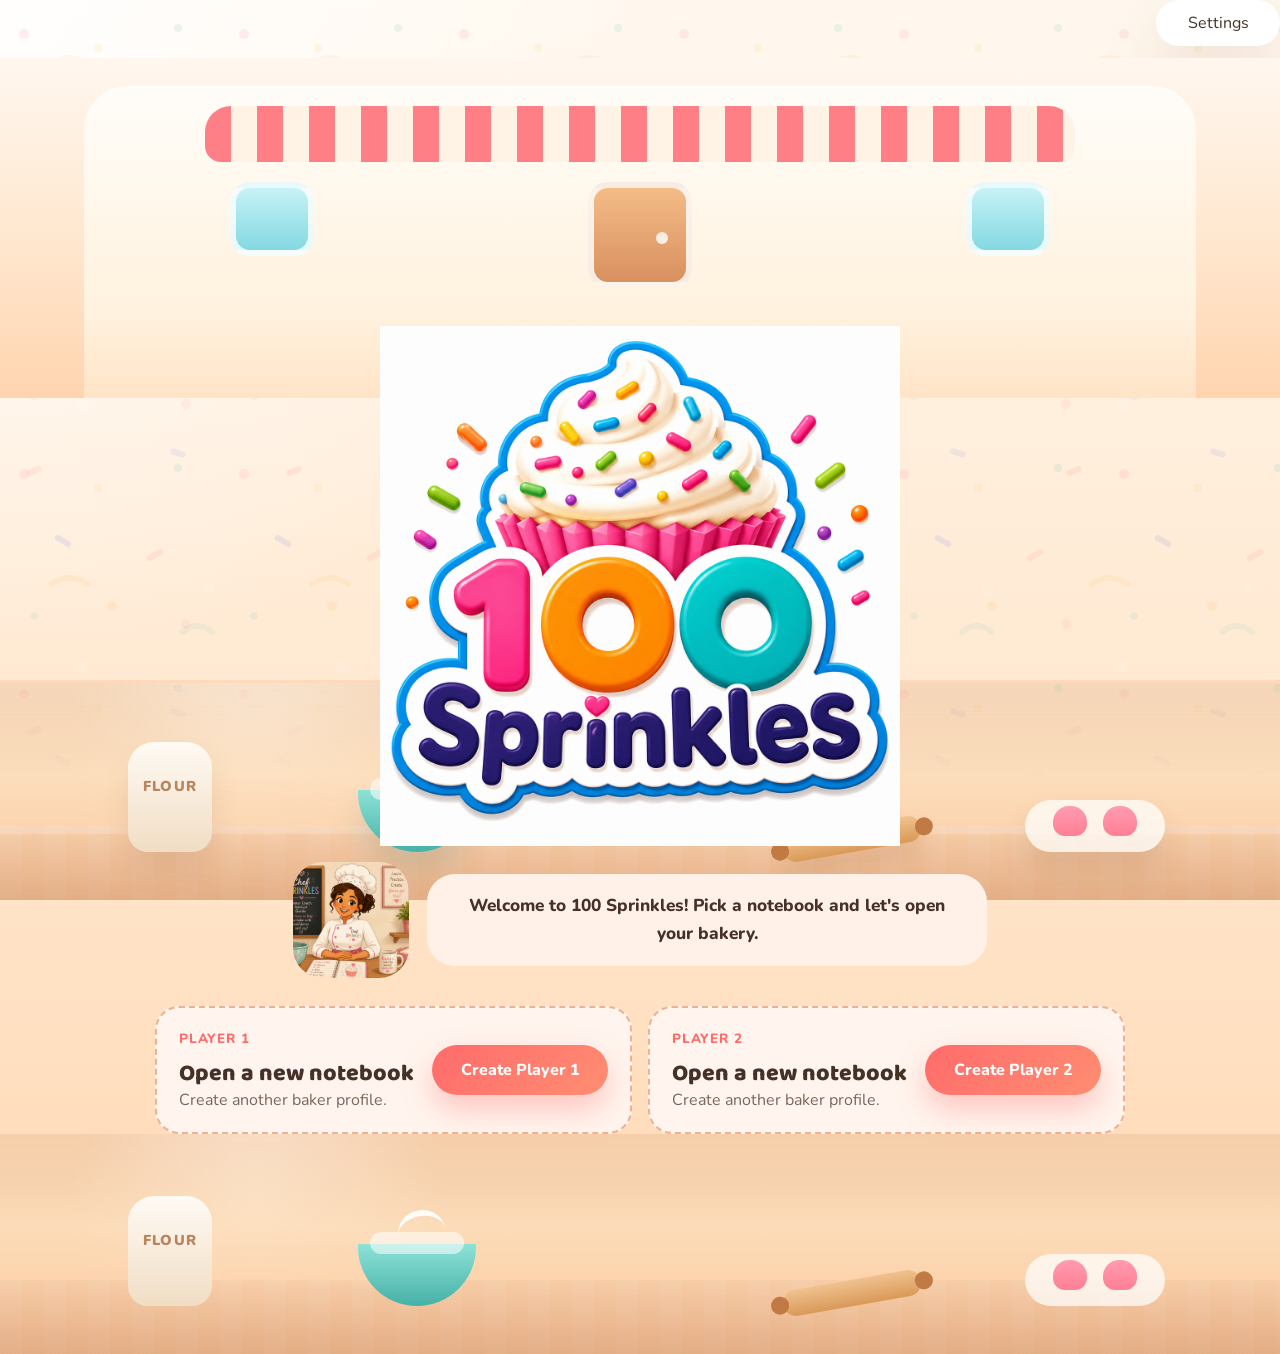
==== index.html @ 89700ff8 "fix clear player" ====
<!DOCTYPE html>
<html lang="en">
  <head>
    <meta charset="UTF-8" />
    <meta name="viewport" content="width=device-width, initial-scale=1.0" />
    <title>100 Sprinkles</title>
    <link rel="preconnect" href="https://fonts.googleapis.com" />
    <link rel="preconnect" href="https://fonts.gstatic.com" crossorigin />
    <link
      href="https://fonts.googleapis.com/css2?family=Baloo+2:wght@400;600;700;800&family=Nunito:wght@500;700;800&display=swap"
      rel="stylesheet"
    />
    <link rel="stylesheet" href="./styles.css?v=20260517-161200" />
  </head>
  <body>
    <div class="app-shell">
      <main id="app"></main>
    </div>

    <script type="module" src="./src/main.js?v=20260517-161200"></script>
  </body>
</html>
---- styles.css ----
:root {
  --bg-top: #fff1c9;
  --bg-bottom: #ffd6a8;
  --panel: #ffffff;
  --panel-strong: #ffffff;
  --ink: #453127;
  --muted: #7a665d;
  --accent: #ff6b6b;
  --accent-2: #ffb347;
  --accent-3: #5ec2b7;
  --accent-4: #5a6ff0;
  --success: #3ca770;
  --danger: #d85757;
  --shadow: 0 24px 60px rgba(133, 73, 32, 0.15);
  --radius-xl: 28px;
  --radius-lg: 20px;
  --radius-md: 14px;
}

* {
  box-sizing: border-box;
}

body {
  margin: 0;
  min-height: 100vh;
  font-family: "Nunito", sans-serif;
  color: var(--ink);
  background-color: #fff8f0;
  background-image:
    linear-gradient(180deg, rgba(255, 248, 240, 0.96), rgba(255, 232, 204, 0.92)),
    url("data:image/svg+xml,%3Csvg xmlns='http://www.w3.org/2000/svg' width='160' height='160' viewBox='0 0 160 160'%3E%3Cg fill='none' fill-rule='evenodd'%3E%3Ccircle cx='18' cy='22' r='3' fill='%23ff9f9f' fill-opacity='.26'/%3E%3Ccircle cx='74' cy='35' r='2.5' fill='%235ec2b7' fill-opacity='.24'/%3E%3Ccircle cx='122' cy='18' r='3' fill='%23ffb347' fill-opacity='.25'/%3E%3Crect width='12' height='4' x='36' y='78' rx='2' transform='rotate(24 42 80)' fill='%235a6ff0' fill-opacity='.17'/%3E%3Crect width='11' height='4' x='102' y='58' rx='2' transform='rotate(-28 108 60)' fill='%23ff8fb1' fill-opacity='.18'/%3E%3Ccircle cx='138' cy='102' r='2.5' fill='%2399d98c' fill-opacity='.22'/%3E%3Crect width='10' height='4' x='18' y='118' rx='2' transform='rotate(-18 23 120)' fill='%23ffb347' fill-opacity='.16'/%3E%3Ccircle cx='84' cy='126' r='3' fill='%23ff6b6b' fill-opacity='.18'/%3E%3Ccircle cx='52' cy='138' r='2.5' fill='%235ec2b7' fill-opacity='.18'/%3E%3C/g%3E%3C/svg%3E");
  background-attachment: fixed;
}

body::before,
body::after {
  content: "";
  position: fixed;
  inset: auto;
  z-index: -1;
  border-radius: 999px;
  filter: blur(14px);
  opacity: 0.65;
  pointer-events: none;
}

body::before {
  width: 320px;
  height: 320px;
  right: 2%;
  top: 8%;
  background: rgba(255, 182, 193, 0.42);
}

body::after {
  width: 360px;
  height: 360px;
  left: 1%;
  bottom: 6%;
  background: rgba(255, 211, 153, 0.44);
}

button,
input,
select {
  font: inherit;
}

button {
  border: 0;
  cursor: pointer;
}

.app-shell {
  width: min(1200px, calc(100% - 24px));
  margin: 0 auto;
  padding: 20px 0 48px;
}

.hero {
  display: flex;
  justify-content: space-between;
  gap: 16px;
  align-items: flex-start;
  padding: 18px 8px 26px;
}

.eyebrow {
  margin: 0 0 10px;
  color: var(--accent);
  font-weight: 800;
  letter-spacing: 0.06em;
  text-transform: uppercase;
  font-size: 0.84rem;
}

.eyebrow-pill {
  display: inline-flex;
  align-items: center;
  padding: 8px 14px;
  border-radius: 999px;
  background: rgba(255, 107, 107, 0.14);
  box-shadow: inset 0 0 0 1px rgba(255, 107, 107, 0.1);
}

h1,
h2,
h3 {
  font-family: "Baloo 2", cursive;
  margin: 0;
  line-height: 1;
}

h1 {
  font-size: clamp(3rem, 5vw, 5rem);
}

h2 {
  font-size: clamp(2rem, 3vw, 2.6rem);
  font-weight: 800;
}

h3 {
  font-size: clamp(1.5rem, 2vw, 1.9rem);
  font-weight: 800;
}

.hero-copy {
  max-width: 560px;
  margin: 10px 0 0;
  font-size: 1.05rem;
  color: var(--muted);
}

.ghost-button,
.primary-button,
.secondary-button,
.choice-button,
.recipe-button,
.shop-button,
.tab-button {
  border-radius: 999px;
  transition: transform 180ms ease, box-shadow 180ms ease, background 180ms ease;
}

.ghost-button {
  background: rgba(255, 255, 255, 0.72);
  color: var(--ink);
  padding: 12px 18px;
  box-shadow: var(--shadow);
}

.primary-button {
  background: linear-gradient(135deg, var(--accent), #ff8e72);
  color: #fff;
  padding: 14px 22px;
  font-weight: 800;
  box-shadow: 0 14px 30px rgba(255, 107, 107, 0.35);
}

.primary-button:focus-visible,
.secondary-button:focus-visible,
.recipe-button:focus-visible,
.choice-button:focus-visible,
.ghost-button:focus-visible {
  outline: 3px solid rgba(90, 111, 240, 0.32);
  outline-offset: 3px;
}

.secondary-button,
.shop-button,
.recipe-button,
.tab-button {
  background: rgba(255, 255, 255, 0.9);
  color: var(--ink);
  padding: 12px 16px;
  box-shadow: 0 10px 24px rgba(117, 74, 41, 0.12);
}

.primary-button:hover,
.secondary-button:hover,
.ghost-button:hover,
.choice-button:hover,
.recipe-button:hover,
.shop-button:hover,
.tab-button:hover {
  transform: translateY(-2px);
}

button:disabled,
button[aria-disabled="true"] {
  cursor: not-allowed;
  transform: none !important;
  box-shadow: none !important;
  opacity: 0.62;
}

.panel {
  background: var(--panel);
  border: 1px solid rgba(255, 255, 255, 0.72);
  box-shadow: var(--shadow);
  border-radius: var(--radius-xl);
  padding: 22px;
  backdrop-filter: blur(12px);
}

.answer-splash {
  position: fixed;
  top: 34vh;
  left: 50%;
  z-index: 60;
  transform: translate(-50%, -50%);
  min-width: min(320px, calc(100vw - 32px));
  padding: 14px 28px;
  border-radius: 999px;
  font-size: clamp(1.4rem, 2.2vw, 1.85rem);
  font-weight: 900;
  letter-spacing: 0.02em;
  text-align: center;
  color: #fff;
  opacity: 0;
  pointer-events: none;
  transition: opacity 180ms ease, transform 180ms ease;
  box-shadow: 0 18px 36px rgba(117, 74, 41, 0.26);
}

.answer-splash.visible {
  opacity: 1;
  transform: translate(-50%, -50%);
}

.answer-splash-success {
  background: linear-gradient(135deg, #51c878, #2fa85f);
  font-size: clamp(2.8rem, 4.8vw, 3.8rem);
  box-shadow: 0 22px 40px rgba(47, 168, 95, 0.32);
}

.answer-splash-error {
  background: linear-gradient(135deg, #f08a5d, #f7a86d);
  font-size: clamp(2.8rem, 4.8vw, 3.8rem);
}

.grid {
  display: grid;
  gap: 18px;
}

.dashboard {
  display: grid;
  grid-template-columns: 1.15fr 0.85fr;
  gap: 18px;
}

.kindergarten-dashboard {
  grid-template-columns: 0.8fr 1.2fr;
}

.stats-grid,
.recipe-grid,
.shop-grid,
.visual-group,
.answer-grid,
.stage-grid {
  display: grid;
  gap: 12px;
}

.stats-grid {
  grid-template-columns: repeat(4, minmax(0, 1fr));
}

.recipe-grid {
  grid-template-columns: repeat(auto-fit, minmax(180px, 1fr));
}

.grade-grid {
  display: grid;
  grid-template-columns: repeat(3, minmax(0, 1fr));
  gap: 12px;
}

.shop-grid {
  grid-template-columns: repeat(auto-fit, minmax(170px, 1fr));
}

.stage-grid {
  grid-template-columns: repeat(5, minmax(0, 1fr));
}

.kinder-layout {
  display: grid;
  gap: 14px;
}

.kinder-baker-row {
  display: flex;
  align-items: center;
  gap: 10px;
}

.kinder-baker-row strong {
  margin-top: 0;
  font-size: 1.1rem;
}

.kinder-compact-hud {
  display: flex;
  flex-wrap: wrap;
  align-items: center;
  gap: 10px 14px;
  font-size: 1rem;
  font-weight: 700;
  color: #6b5245;
}

.kinder-stage-focus {
  display: flex;
  align-items: center;
  gap: 14px;
  margin-top: 10px;
}

.kinder-stage-focus-art {
  flex: 0 0 auto;
  display: inline-flex;
  align-items: center;
  justify-content: center;
  width: 80px;
  height: 80px;
  padding: 4px;
  border-radius: 18px;
  background: rgba(255, 255, 255, 0.92);
  box-shadow: 0 10px 20px rgba(117, 74, 41, 0.1);
}

.kinder-stage-focus-copy {
  min-width: 0;
}

.kinder-stage-focus-copy strong {
  display: block;
  font-size: 1.2rem;
  font-weight: 800;
  color: #4d352b;
}

.kinder-stage-focus-copy span {
  display: block;
  margin-top: 4px;
  font-size: 1rem;
  font-weight: 700;
  color: #74594b;
}

.kinder-head {
  display: grid;
  gap: 6px;
}

.kinder-question-prompt {
  margin: 0;
  max-width: 760px;
  font-size: 1.35rem;
  line-height: 1.45;
  font-weight: 700;
  color: #4a362e;
}

.kinder-tray-grid {
  display: grid;
  grid-template-columns: 1fr 1fr;
  gap: 14px;
  margin: 12px 0 10px;
}

.grouped-tray-grid {
  grid-template-columns: 1fr auto 1fr;
  align-items: center;
}

.kinder-tray {
  display: grid;
  grid-template-columns: repeat(auto-fit, 84px);
  justify-content: center;
  align-content: center;
  gap: 10px;
  padding: 16px;
  border-radius: 28px;
  background: rgba(255, 255, 255, 0.7);
  min-height: 124px;
  position: relative;
}

.kinder-tray.tray-soft {
  background: rgba(255, 242, 229, 0.92);
}

.kinder-tray.tray-contrast {
  background: rgba(237, 244, 255, 0.94);
}

.kinder-tray.tray-contrast .kinder-token {
  background: rgba(194, 214, 255, 0.3);
}

.kinder-tray-label {
  grid-column: 1 / -1;
  justify-self: center;
  padding: 6px 12px;
  border-radius: 999px;
  background: rgba(255, 255, 255, 0.86);
  color: #7a4d35;
  font-size: 0.9rem;
  font-weight: 800;
}

.kinder-token {
  display: grid;
  place-items: center;
  width: 84px;
  height: 84px;
  border-radius: 22px;
  background: rgba(255, 182, 193, 0.22);
  font-size: 1.85rem;
}

.kinder-answer-grid {
  display: grid;
  grid-template-columns: repeat(2, minmax(0, 1fr));
  gap: 14px;
  overflow: hidden;
}

.kinder-choice-button {
  min-height: 64px;
  max-height: 64px;
  border: 0;
  background: linear-gradient(135deg, #ff8a7d, #ff6b6b);
  color: #fff;
  box-shadow: none;
}

.kinder-choice-number {
  font-family: "Baloo 2", cursive;
  font-size: 1.5rem;
  font-weight: 800;
  line-height: 1;
}

.kinder-equation-row {
  display: flex;
  justify-content: center;
  margin: 8px 0 14px;
}

.kinder-equation-bubble {
  padding: 8px 18px;
  border-radius: 999px;
  background: rgba(255, 255, 255, 0.9);
  font-family: "Baloo 2", cursive;
  font-size: 1.85rem;
  font-weight: 800;
  color: #4a362e;
}

.kinder-operator-bubble {
  display: grid;
  place-items: center;
  width: 64px;
  height: 64px;
  border-radius: 50%;
  background: linear-gradient(135deg, rgba(255, 209, 102, 0.96), rgba(255, 159, 159, 0.92));
  color: #6a3722;
  font-family: "Baloo 2", cursive;
  font-size: 2.1rem;
  box-shadow: 0 14px 24px rgba(117, 74, 41, 0.14);
}

.kinder-progress-panel,
.kinder-question-panel,
.kinder-hero-panel,
.kinder-order-panel {
  background: linear-gradient(180deg, rgba(255, 255, 255, 0.84), rgba(255, 250, 243, 0.92));
}

.kinder-hero-panel {
  padding: 16px 20px;
}

.kinder-question-panel {
  display: grid;
  gap: 14px;
  padding: 18px 22px 22px;
}

.kinder-question-panel .kinder-answer-grid {
  margin-top: auto;
}

.kinder-order-art {
  display: flex;
  gap: 16px;
  justify-content: center;
  font-size: 3rem;
  padding: 16px 0 24px;
}

.kinder-start-button {
  width: 100%;
  min-height: 68px;
  font-size: 1.25rem;
}

.kinder-empty {
  padding: 36px 18px;
}

.kinder-empty-art {
  font-size: 2.7rem;
  margin-bottom: 8px;
}

.kindergarten-stats-grid {
  grid-template-columns: repeat(3, minmax(0, 1fr));
}

.stat-card,
.recipe-card,
.shop-card,
.question-card,
.info-card,
.mini-card,
.onboarding-card {
  background: var(--panel-strong);
  border-radius: var(--radius-lg);
  padding: 18px;
}

.stat-card strong,
.mini-card strong {
  display: block;
  font-size: 1.7rem;
  margin-top: 8px;
  font-family: "Baloo 2", cursive;
}

.muted {
  color: var(--muted);
}

.tiny {
  font-size: 0.86rem;
}

.layout-stack {
  display: grid;
  gap: 18px;
}

.shell-topbar {
  display: flex;
  justify-content: flex-end;
  margin-bottom: 12px;
}

.shell-settings-button {
  min-width: 124px;
  background: #ffffff;
}

.shell-settings-button.active,
.shell-settings-button:disabled {
  background: #f4f4f4;
  color: var(--muted);
  box-shadow: none;
  cursor: default;
  transform: none;
}

.section-head {
  display: flex;
  justify-content: space-between;
  gap: 12px;
  align-items: center;
  margin-bottom: 14px;
}

.section-head p {
  margin: 6px 0 0;
}

.badge {
  display: inline-flex;
  align-items: center;
  gap: 8px;
  font-size: 0.84rem;
  font-weight: 800;
  padding: 8px 12px;
  border-radius: 999px;
  background: rgba(255, 179, 71, 0.18);
  color: #9a5d00;
}

.pill-row {
  display: flex;
  flex-wrap: wrap;
  gap: 10px;
}

.loop-strip,
.inventory-grid {
  display: grid;
  gap: 12px;
}

.loop-strip {
  grid-template-columns: repeat(4, minmax(0, 1fr));
  margin-bottom: 18px;
}

.loop-step {
  padding: 12px;
  border-radius: 18px;
  background: rgba(255, 255, 255, 0.72);
  color: var(--muted);
  text-align: center;
  font-weight: 800;
}

.loop-step.active {
  background: rgba(94, 194, 183, 0.18);
  color: var(--ink);
}

.loop-step.warning {
  background: rgba(255, 179, 71, 0.2);
  color: #9a5d00;
}

.pill {
  padding: 11px 16px;
  border-radius: 999px;
  background: rgba(90, 111, 240, 0.12);
  color: var(--accent-4);
  font-weight: 800;
}

.regular-status-row {
  gap: 12px;
}

.mode-status-pill {
  background: rgba(219, 242, 239, 0.92);
  color: #255b52;
}

.sr-status-pill {
  background: rgba(255, 244, 185, 0.92);
  color: #6b5200;
}

.streak-status-pill {
  background: rgba(255, 224, 203, 0.94);
  color: #8f4d19;
}

.accuracy-status-pill {
  background: rgba(220, 245, 220, 0.96);
  color: #25603b;
}

.pantry-pill {
  background: rgba(255, 248, 242, 0.96);
  color: #6d5144;
}

.recipe-card,
.shop-card {
  display: grid;
  gap: 12px;
}

.recipe-card {
  padding: 20px;
  border-radius: 26px;
  background: linear-gradient(180deg, rgba(255, 255, 255, 0.98), rgba(255, 250, 245, 0.96));
  border: 2px solid rgba(226, 190, 161, 0.4);
  box-shadow: 0 14px 30px rgba(117, 74, 41, 0.1);
}

.recipe-card.selected {
  border: 4px solid var(--accent);
  background: linear-gradient(180deg, #fff0f0, #fff8f5);
  box-shadow: 0 20px 38px rgba(255, 107, 107, 0.22);
  transform: translateY(-2px);
}

.recipe-label {
  margin: 4px 0 0;
  color: #b85b55;
  font-size: 0.96rem;
  font-weight: 800;
}

.recipe-card h3,
.shop-card h3,
.question-card h3,
.onboarding-card h2 {
  font-size: 1.65rem;
}

.recipe-meta,
.ingredient-list {
  display: grid;
  gap: 6px;
  color: var(--muted);
}


.bakery-screen {
  gap: 12px;
}

.bakery-hero-panel,
.recipe-selection-panel,
.start-bake-panel {
  background: linear-gradient(180deg, rgba(255, 255, 255, 0.95), rgba(255, 251, 246, 0.94));
  padding: 18px;
}

.bakery-head {
  align-items: flex-start;
}


.bakery-subcopy {
  max-width: 640px;
  font-size: 0.98rem;
  line-height: 1.35;
}

.recipe-details-stack {
  grid-template-columns: 1fr;
}

.recipe-info-title {
  display: none;
}

.recipe-ingredient-list,
.recipe-reward-list {
  display: flex;
  flex-wrap: wrap;
  gap: 10px;
}

.recipe-ingredient-list span,
.recipe-reward-list span {
  line-height: 1.25;
}

.restock-alert-banner {
  display: inline-flex;
  align-items: center;
  gap: 10px;
  margin: 0 0 12px;
  padding: 12px 16px;
  border-radius: 18px;
  background: linear-gradient(135deg, rgba(255, 209, 102, 0.28), rgba(255, 179, 71, 0.24));
  color: #7d4908;
  font-weight: 900;
  box-shadow: inset 0 0 0 1px rgba(255, 179, 71, 0.32);
}

.start-bake-stepper-block {
  display: grid;
  gap: 10px;
  margin-bottom: 8px;
}

.stepper-label {
  font-size: 0.86rem;
  font-weight: 800;
  color: rgba(69, 49, 39, 0.72);
  text-transform: uppercase;
  letter-spacing: 0.04em;
}

.batch-stepper {
  display: inline-flex;
  align-items: center;
  gap: 10px;
  width: fit-content;
  padding: 8px;
  border-radius: 999px;
  background: rgba(255, 248, 242, 0.96);
  box-shadow: inset 0 0 0 1px rgba(232, 213, 192, 0.92);
}

.stepper-button {
  width: 42px;
  height: 42px;
  border-radius: 999px;
  background: linear-gradient(135deg, #ffd166, #ffb347);
  color: #553116;
  font-size: 1.4rem;
  font-weight: 900;
  box-shadow: 0 10px 18px rgba(255, 177, 71, 0.24);
}

.stepper-button:disabled {
  background: rgba(69, 49, 39, 0.08);
  color: var(--muted);
  box-shadow: none;
  cursor: default;
}

.stepper-value {
  min-width: 48px;
  text-align: center;
  font-family: "Baloo 2", cursive;
  font-size: 1.5rem;
  font-weight: 800;
}

.ingredient-shop-grid {
  gap: 12px;
}

.bakery-station-gallery {
  display: grid;
  grid-template-columns: repeat(3, minmax(0, 1fr));
  gap: 14px;
  margin: 14px 0 18px;
}

.bakery-station-card {
  display: grid;
  gap: 12px;
  padding: 14px;
  border-radius: 24px;
  background: linear-gradient(180deg, rgba(255, 255, 255, 0.94), rgba(255, 244, 235, 0.96));
  border: 1px solid rgba(227, 196, 173, 0.8);
  box-shadow: 0 14px 28px rgba(117, 74, 41, 0.08);
}

.bakery-station-art-frame {
  aspect-ratio: 1 / 1;
  overflow: hidden;
  border-radius: 20px;
  background: linear-gradient(180deg, rgba(255, 252, 248, 0.96), rgba(248, 238, 226, 0.96));
  box-shadow: inset 0 0 0 1px rgba(223, 199, 179, 0.72);
}

.bakery-station-art {
  display: block;
  width: 100%;
  height: 100%;
  object-fit: cover;
}

.bakery-station-copy {
  display: grid;
  gap: 6px;
}

.bakery-station-copy .eyebrow {
  margin: 0;
}

.bakery-station-note {
  margin: 0;
  line-height: 1.4;
}

.ingredient-shop-card {
  position: relative;
  gap: 10px;
  justify-items: start;
  padding-top: 18px;
}

.ingredient-ready-check {
  position: absolute;
  top: 14px;
  right: 14px;
  display: grid;
  place-items: center;
  width: 48px;
  height: 48px;
  border-radius: 999px;
  background: linear-gradient(180deg, #61d28f, #2cae66);
  color: #fff;
  font-size: 1.8rem;
  font-weight: 900;
  line-height: 1;
  box-shadow: inset 0 0 0 2px rgba(255, 255, 255, 0.45);
}

.ingredient-shop-icon {
  font-size: 2.25rem;
  line-height: 1;
}

.ingredient-flour {
  background: #fff8e1;
}

.ingredient-sugar {
  background: #fff0f5;
}

.ingredient-eggs {
  background: #fff3e0;
}

.ingredient-buy-button {
  width: 100%;
  background: linear-gradient(135deg, var(--accent), #ff8e72);
  color: #fff;
  box-shadow: 0 14px 26px rgba(255, 107, 107, 0.24);
}

.bakery-subcopy {
  max-width: 640px;
  font-size: 0.98rem;
  line-height: 1.35;
}

.bakery-unlock-badge,
.count-badge,
.visual-mode-badge {
  background: rgba(255, 179, 71, 0.22);
}

.bakery-head {
  margin-bottom: 8px;
}

.hud-strip {
  display: grid;
  grid-template-columns: minmax(200px, 1.25fr) repeat(4, minmax(0, 1fr));
  gap: 12px;
  padding: 12px;
  border-radius: 28px;
  background: linear-gradient(135deg, rgba(255, 220, 179, 0.95), rgba(255, 196, 160, 0.9));
  box-shadow: inset 0 0 0 1px rgba(255, 255, 255, 0.5);
}

.hud-pill {
  display: grid;
  gap: 6px;
  padding: 14px 16px;
  border-radius: 22px;
  background: rgba(255, 255, 255, 0.78);
  box-shadow: 0 10px 20px rgba(117, 74, 41, 0.1);
}

.hud-label {
  font-size: 0.8rem;
  font-weight: 800;
  text-transform: uppercase;
  letter-spacing: 0.05em;
  color: rgba(69, 49, 39, 0.7);
}

.hud-value {
  font-family: "Baloo 2", cursive;
  font-size: clamp(1.8rem, 3vw, 2.3rem);
  line-height: 1;
}

.hud-value.hud-text {
  font-size: clamp(1.1rem, 2vw, 1.45rem);
  line-height: 1.15;
}

.sr-pill { background: rgba(255, 244, 185, 0.92); }
.coin-pill { background: rgba(255, 232, 196, 0.92); }
.sprinkle-pill { background: rgba(255, 224, 236, 0.92); }
.mode-pill { background: rgba(219, 242, 239, 0.92); }
.baker-pill { background: rgba(255, 243, 226, 0.96); }

.compact-bakery-hud {
  display: flex;
  align-items: center;
  gap: 8px;
  flex-wrap: nowrap;
  padding: 10px 12px;
  border-radius: 22px;
}

.compact-hud-pill {
  display: inline-flex;
  align-items: center;
  min-height: 40px;
  padding: 10px 12px;
  border-radius: 18px;
  white-space: nowrap;
}

.compact-hud-baker {
  flex: 1 1 auto;
  min-width: 0;
}

.compact-hud-baker-row {
  min-width: 0;
}

.compact-hud-value {
  font-family: "Baloo 2", cursive;
  font-size: 1.08rem;
  line-height: 1;
}

.hud-baker-row {
  display: flex;
  align-items: center;
  gap: 12px;
}

.hud-baker-name {
  display: block;
  font-family: "Baloo 2", cursive;
  font-size: 1.2rem;
  line-height: 1.05;
}

.sprinkle-progress-card {
  display: grid;
  gap: 10px;
}

.sprinkle-progress-head {
  display: flex;
  align-items: center;
  justify-content: space-between;
  gap: 10px;
}

.sprinkle-progress-label {
  font-size: 0.95rem;
  font-weight: 900;
  color: #a54c6b;
}

.sprinkle-progress-total {
  font-family: "Baloo 2", cursive;
  font-size: 1.15rem;
  line-height: 1;
  color: #7b3751;
}

.sprinkle-progress-bar {
  height: 16px;
  background: rgba(255, 255, 255, 0.72);
  box-shadow: inset 0 0 0 1px rgba(255, 160, 188, 0.26);
}

.sprinkle-progress-fill {
  background: linear-gradient(90deg, #ff7f9f, #ff5f7a);
}

.expert-baker-badge {
  display: inline-flex;
  align-items: center;
  justify-content: center;
  min-height: 42px;
  padding: 10px 14px;
  border-radius: 999px;
  background: linear-gradient(135deg, #fff1a7, #f6c956);
  color: #8b5f00;
  font-weight: 900;
  box-shadow: 0 12px 20px rgba(201, 151, 34, 0.18);
}

.bakery-recipe-grid {
  grid-template-columns: repeat(auto-fit, minmax(220px, 1fr));
  gap: 14px;
}

.bakery-recipe-card {
  position: relative;
  gap: 14px;
  align-content: start;
}

.bakery-recipe-card.selected {
  background: #fff0ee;
}

.bakery-recipe-card.locked {
  opacity: 0.9;
}

.recipe-card-hero {
  font-size: 3.3rem;
  line-height: 1;
}

.recipe-card-head {
  display: flex;
  justify-content: space-between;
  align-items: flex-start;
  gap: 12px;
}

.recipe-status-badge {
  display: inline-flex;
  align-items: center;
  justify-content: center;
  padding: 8px 12px;
  border-radius: 999px;
  font-size: 0.82rem;
  font-weight: 800;
  white-space: nowrap;
}

.recipe-label {
  white-space: nowrap;
}

.recipe-status-selected {
  background: linear-gradient(135deg, var(--accent), #ff8e72);
  color: #fff;
}

.recipe-details-flat {
  display: grid;
  gap: 8px;
}

.recipe-ingredient-line,
.recipe-reward-line {
  display: flex;
  flex-wrap: wrap;
  align-items: center;
  gap: 12px;
  margin: 0;
  color: var(--ink);
  font-weight: 800;
}

.recipe-ingredient-line {
  font-size: 1rem;
  white-space: nowrap;
}

.recipe-reward-line span {
  white-space: nowrap;
}

.recipe-ingredient-emoji {
  display: inline-block;
  font-size: 20px;
  line-height: 1;
  vertical-align: -0.1em;
}

.recipe-card-footer {
  margin-top: auto;
}

.recipe-button {
  width: 100%;
  min-height: 48px;
  font-weight: 800;
}

.recipe-button-selected {
  background: linear-gradient(135deg, var(--accent), #ff8e72);
  color: #fff;
  box-shadow: 0 16px 28px rgba(255, 107, 107, 0.24);
}

.recipe-button-locked {
  background: rgba(69, 49, 39, 0.08);
  color: var(--muted);
  box-shadow: none;
  cursor: default;
}

.recipe-button-locked:disabled {
  opacity: 1;
}

.recipe-status-locked {
  background: rgba(69, 49, 39, 0.09);
  color: var(--muted);
}

.recipe-button-choose {
  background: linear-gradient(135deg, var(--accent), #ff8e72);
  color: #fff;
  box-shadow: 0 16px 28px rgba(255, 107, 107, 0.24);
}

.start-bake-panel {
  padding: 18px;
}

.start-bake-head {
  margin-bottom: 6px;
}

.visual-mode-note {
  margin: 0 0 8px;
  font-size: 0.85rem;
}

.restock-alert-banner-strong {
  display: flex;
  width: 100%;
  justify-content: center;
  margin-bottom: 12px;
  background: linear-gradient(135deg, #ff8f7a, #ff6b6b);
  color: #fff;
  box-shadow: none;
}

.restock-alert-banner-strong .coin-icon {
  margin-right: 0.28rem;
}

.ingredient-note-details {
  width: 100%;
}

.ingredient-note-details summary {
  cursor: pointer;
  font-size: 0.8rem;
  font-weight: 800;
  color: rgba(69, 49, 39, 0.72);
}

.ingredient-note-details .muted {
  display: block;
  margin-top: 6px;
}

.ingredient-restock-note {
  margin-top: -2px;
}

.start-bake-field {
  max-width: 220px;
}

.start-bake-actions {
  margin-top: 14px;
}

.hero-bake-button {
  width: min(100%, 560px);
  min-height: 72px;
  padding: 18px 28px;
  font-size: 1.32rem;
  letter-spacing: 0.01em;
  animation: heroPulse 2.2s ease-in-out 1;
}

@keyframes heroPulse {
  0% { transform: scale(0.98); box-shadow: 0 0 0 rgba(255, 107, 107, 0); }
  35% { transform: scale(1.02); box-shadow: 0 18px 36px rgba(255, 107, 107, 0.42); }
  100% { transform: scale(1); box-shadow: 0 14px 30px rgba(255, 107, 107, 0.35); }
}

.inventory-grid {
  grid-template-columns: repeat(auto-fit, minmax(160px, 1fr));
  margin-top: 8px;
}

.compact-pantry-grid {
  gap: 10px;
}

.inventory-card,
.sale-ready-card,
.receipt-card {
  background: rgba(255, 255, 255, 0.88);
  border-radius: 18px;
  padding: 16px;
}

.inventory-card {
  display: grid;
  gap: 8px;
}

.inventory-card.ready {
  border: 2px solid rgba(60, 167, 112, 0.18);
}

.inventory-card.missing {
  border: 2px solid rgba(255, 179, 71, 0.26);
}

.inventory-card strong,
.receipt-card strong {
  font-family: "Baloo 2", cursive;
  font-size: 1.2rem;
}

.inventory-status {
  color: var(--success);
  font-weight: 800;
}

.pantry-ready {
  margin: 4px 0 0;
  color: var(--success);
  font-size: 1rem;
  font-weight: 800;
}

.quick-buy-button {
  width: 100%;
}

.sale-ready-card {
  display: grid;
  grid-template-columns: 1fr auto;
  gap: 12px;
  align-items: center;
  margin-top: 16px;
}

.receipt-card {
  display: grid;
  gap: 8px;
  margin-top: 16px;
}

.bake-sale-receipt {
  gap: 12px;
  text-align: left;
  border: 2px dashed rgba(221, 172, 128, 0.8);
  background: linear-gradient(180deg, rgba(255, 250, 243, 0.96), rgba(255, 244, 235, 0.94));
}

.bake-sale-receipt-title {
  font-size: 1.5rem;
  color: #53392d;
}

.bake-sale-receipt-lines {
  display: grid;
  gap: 8px;
  font-variant-numeric: tabular-nums;
}

.bake-sale-receipt-line {
  display: grid;
  grid-template-columns: minmax(0, 1fr) auto;
  gap: 16px;
  align-items: center;
  color: #5d473d;
}

.bake-sale-receipt-rule {
  height: 1px;
  background: linear-gradient(90deg, rgba(188, 145, 110, 0.2), rgba(188, 145, 110, 0.8), rgba(188, 145, 110, 0.2));
  margin: 2px 0;
}

.bake-sale-receipt-total {
  font-size: 1.2rem;
  font-weight: 900;
  color: #402d25;
}

.bake-sale-sprinkles {
  margin: 0;
  font-weight: 800;
  color: #8c5f61;
}

.bake-sale-note {
  margin: 0;
  font-size: 0.98rem;
  line-height: 1.45;
}

.bake-sale-note-success {
  color: #368e62;
  font-weight: 800;
}

.bake-sale-note-warning {
  color: #d26a56;
  font-weight: 700;
}

.choice-button {
  width: 100%;
  background: rgba(90, 111, 240, 0.12);
  padding: 14px 16px;
  color: var(--accent-4);
  font-weight: 800;
  box-shadow: none;
}

.player-avatar {
  display: block;
  flex: 0 0 auto;
  position: relative;
  overflow: hidden;
  width: 60px;
  aspect-ratio: 3 / 4;
  border-radius: 22px;
  background-color: rgba(255, 255, 255, 0.96);
  box-shadow: 0 14px 28px rgba(117, 74, 41, 0.12);
  border: 2px solid rgba(255, 255, 255, 0.88);
}

.player-avatar-sheet {
  position: absolute;
  inset: 0;
  width: 400%;
  height: 200%;
  background-image: var(--avatar-sheet);
  background-size: 100% 100%;
  background-repeat: no-repeat;
  transform: translate(var(--avatar-offset-x), var(--avatar-offset-y));
  transform-origin: top left;
}

.player-avatar-sm {
  width: 42px;
  border-radius: 16px;
}

.player-avatar-md {
  width: 60px;
}

.player-avatar-lg {
  width: 78px;
  border-radius: 24px;
}

.player-avatar-xl {
  width: 116px;
  border-radius: 30px;
}

.player-avatar-picker {
  width: min(100%, 104px);
  border-radius: 22px;
  justify-self: center;
}

.grade-card {
  display: grid;
  gap: 6px;
  text-align: left;
  padding: 16px;
  border-radius: 20px;
  background: rgba(255, 248, 242, 0.96);
  border: 2px solid #e8d5c0;
  color: var(--ink);
  box-shadow: 0 10px 24px rgba(117, 74, 41, 0.1);
  transition: transform 180ms ease, border-color 180ms ease, box-shadow 180ms ease, background 180ms ease;
}

.onboarding-grade-buckets {
  display: grid;
  gap: 18px;
}

.grade-bucket {
  display: grid;
  gap: 14px;
  padding: 18px;
  border-radius: 24px;
  background: linear-gradient(180deg, rgba(255, 250, 245, 0.98), rgba(255, 243, 235, 0.98));
  border: 1px solid rgba(232, 213, 192, 0.9);
  box-shadow: 0 12px 28px rgba(117, 74, 41, 0.08);
}

.grade-bucket-disabled {
  background: linear-gradient(180deg, rgba(243, 238, 234, 0.96), rgba(235, 230, 226, 0.96));
  border-color: rgba(198, 188, 178, 0.9);
  box-shadow: none;
}

.grade-bucket-head {
  display: flex;
  justify-content: space-between;
  gap: 12px;
  align-items: flex-start;
}

.grade-bucket-badge {
  background: rgba(124, 116, 109, 0.16);
  color: #6b635c;
}

.grade-card:hover,
.grade-card:focus-visible {
  border-color: rgba(255, 107, 107, 0.5);
  box-shadow: 0 14px 26px rgba(117, 74, 41, 0.14);
  transform: translateY(-2px) scale(1.01);
}

.grade-card strong {
  font-size: 1.1rem;
}

.grade-card.active {
  color: #fff;
  border-color: rgba(255, 107, 107, 0.8);
  background: linear-gradient(135deg, var(--accent), #ff8e72);
  box-shadow: 0 18px 30px rgba(255, 107, 107, 0.24);
}

.grade-card-disabled,
.grade-card-disabled:hover,
.grade-card-disabled:focus-visible {
  color: rgba(83, 77, 72, 0.75);
  border-color: rgba(190, 181, 172, 0.9);
  background: linear-gradient(180deg, rgba(238, 234, 230, 0.96), rgba(229, 224, 220, 0.96));
  box-shadow: none;
  transform: none;
  cursor: not-allowed;
}


.onboarding-head {
  align-items: flex-start;
}

.onboarding-subcopy {
  max-width: 580px;
}

.onboarding-badge {
  background: rgba(255, 107, 107, 0.12);
  color: #b85b55;
}

.onboarding-form {
  gap: 16px;
}

.onboarding-avatar-panel {
  display: grid;
  gap: 16px;
  padding: 18px;
  border-radius: 24px;
  background: linear-gradient(180deg, rgba(255, 251, 246, 0.98), rgba(255, 242, 232, 0.98));
  border: 1px solid rgba(232, 213, 192, 0.92);
}

.onboarding-avatar-preview {
  display: flex;
  align-items: center;
  gap: 16px;
}

.avatar-picker-grid {
  display: grid;
  grid-template-columns: repeat(4, minmax(0, 1fr));
  gap: 12px;
}

.avatar-choice-card {
  display: grid;
  gap: 10px;
  justify-items: center;
  padding: 12px;
  text-align: center;
  border-radius: 24px;
  background: rgba(255, 255, 255, 0.84);
  border: 2px solid rgba(232, 213, 192, 0.92);
  box-shadow: 0 10px 22px rgba(117, 74, 41, 0.08);
}

.avatar-choice-card:hover,
.avatar-choice-card:focus-visible {
  transform: translateY(-2px);
  border-color: rgba(255, 107, 107, 0.45);
  box-shadow: 0 14px 28px rgba(117, 74, 41, 0.12);
}

.avatar-choice-card.active {
  border-color: rgba(255, 107, 107, 0.8);
  background: linear-gradient(180deg, rgba(255, 240, 240, 0.98), rgba(255, 245, 238, 0.98));
  box-shadow: 0 18px 30px rgba(255, 107, 107, 0.18);
}

.avatar-choice-label {
  font-size: 0.78rem;
  font-weight: 800;
  color: #76584b;
  line-height: 1.2;
}

.onboarding-info-card {
  background: linear-gradient(180deg, rgba(255, 248, 242, 0.98), rgba(255, 243, 236, 0.98));
  border: 1px solid rgba(232, 213, 192, 0.9);
  transition: transform 180ms ease, box-shadow 180ms ease;
}

.onboarding-info-card.preview-live {
  box-shadow: 0 14px 28px rgba(117, 74, 41, 0.1);
}

.onboarding-grade-grid {
  align-items: stretch;
}

.onboarding-submit-button:disabled,
.onboarding-submit-button[aria-disabled="true"] {
  background: linear-gradient(135deg, rgba(255, 107, 107, 0.38), rgba(255, 142, 114, 0.38));
  box-shadow: none;
  cursor: not-allowed;
  transform: none;
}

.choice-button.correct {
  background: linear-gradient(135deg, rgba(255, 182, 193, 0.9), rgba(255, 232, 196, 0.92));
  color: var(--ink);
}

.choice-button.wrong {
  background: rgba(216, 87, 87, 0.18);
  color: var(--danger);
}

.regular-answer-grid {
  gap: 14px;
  overflow: hidden;
  padding: 2px 4px 4px;
  margin-top: auto;
}

.open-answer-form {
  display: grid;
  gap: 10px;
  margin-top: auto;
}

.open-answer-label {
  font-size: 0.9rem;
  font-weight: 800;
  color: rgba(69, 49, 39, 0.72);
}

.open-answer-row {
  display: grid;
  grid-template-columns: minmax(0, 1fr) auto;
  gap: 12px;
  align-items: center;
}

.open-answer-input {
  width: 100%;
  min-height: 64px;
  border: 2px solid rgba(232, 213, 192, 0.95);
  background: rgba(255, 252, 247, 0.98);
  border-radius: 20px;
  padding: 14px 18px;
  font-family: "Baloo 2", cursive;
  font-size: 1.6rem;
  font-weight: 800;
  color: var(--ink);
}

.open-answer-input:focus {
  outline: none;
  border-color: rgba(255, 107, 107, 0.55);
  box-shadow: 0 0 0 4px rgba(255, 107, 107, 0.12);
}

.open-answer-input.wrong {
  border-color: rgba(216, 87, 87, 0.5);
  background: rgba(255, 242, 242, 0.96);
}

.open-answer-submit {
  min-height: 64px;
  padding: 0 22px;
  white-space: nowrap;
}

.stage-art-image {
  display: block;
  width: 100%;
  height: auto;
  object-fit: cover;
}

.regular-answer-button {
  min-height: 80px;
  padding: 12px 16px;
  border: 2px solid rgba(255, 255, 255, 0.55);
  box-shadow: none;
}

.regular-answer-number {
  font-family: "Baloo 2", cursive;
  font-size: 1.65rem;
  line-height: 1;
}

.answer-grid {
  grid-template-columns: repeat(2, minmax(0, 1fr));
}

.visual-group {
  grid-template-columns: repeat(auto-fit, minmax(48px, 1fr));
  margin: 12px 0;
}

.visual-token {
  display: grid;
  place-items: center;
  aspect-ratio: 1;
  border-radius: 20px;
  background: rgba(255, 182, 193, 0.24);
  font-size: 2rem;
}

.stage-chip {
  display: grid;
  gap: 10px;
  border-radius: 20px;
  padding: 12px;
  text-align: center;
  background: rgba(255, 244, 235, 0.98);
  border: 1px solid rgba(231, 191, 156, 0.96);
  box-shadow: inset 0 1px 0 rgba(255, 255, 255, 0.78);
  color: #8b6a58;
  font-weight: 800;
}

.stage-chip-art-wrap {
  position: relative;
  width: min(100%, 88px);
  margin: 0 auto;
}

.stage-chip.active {
  color: #fff;
  background: linear-gradient(135deg, var(--accent-2), var(--accent));
  border-color: rgba(255, 107, 107, 0.7);
}

.stage-chip.done {
  color: var(--success);
  background: rgba(60, 167, 112, 0.18);
  border-color: rgba(60, 167, 112, 0.35);
}

.stage-chip-check {
  position: absolute;
  right: -6px;
  bottom: -6px;
  width: 28px;
  height: 28px;
  display: grid;
  place-items: center;
  border-radius: 999px;
  background: linear-gradient(135deg, #6fd38e, #3ca770);
  color: #ffffff;
  box-shadow: 0 10px 18px rgba(60, 167, 112, 0.22);
  font-size: 0.95rem;
  font-weight: 900;
}

.stage-prep {
  --stage-color: #ffd166;
}

.stage-mixing {
  --stage-color: #5ec2b7;
}

.stage-timing {
  --stage-color: #ff8fab;
}

.stage-finishing {
  --stage-color: #a67cfa;
}

.stage-serving {
  --stage-color: #5a6ff0;
}

.stage-panel {
  position: relative;
  overflow: hidden;
}

.stage-panel::after {
  content: "";
  position: absolute;
  inset: auto 18px 18px auto;
  width: 120px;
  height: 120px;
  border-radius: 50%;
  background: color-mix(in srgb, var(--stage-color), white 62%);
  opacity: 0.34;
  pointer-events: none;
}

.stage-banner {
  display: inline-flex;
  align-items: center;
  gap: 10px;
  background: color-mix(in srgb, var(--stage-color), white 82%);
  color: var(--ink);
  padding: 10px 14px;
  border-radius: 999px;
  font-weight: 800;
}

.stage-art-image-banner {
  width: 46px;
  aspect-ratio: 1 / 1;
  border-radius: 14px;
  object-fit: cover;
}

.stage-art-image-chip {
  aspect-ratio: 1 / 1;
  border-radius: 18px;
  object-fit: cover;
  box-shadow: 0 12px 22px rgba(117, 74, 41, 0.12);
}

.stage-art-image-track {
  width: 54px;
  aspect-ratio: 1 / 1;
  border-radius: 16px;
  object-fit: cover;
  box-shadow: 0 10px 20px rgba(117, 74, 41, 0.12);
}

.stage-art-image-kinder-focus {
  width: 72px;
  aspect-ratio: 1 / 1;
  border-radius: 16px;
  object-fit: cover;
}

.kinder-question-panel.stage-panel::after {
  display: none;
}

.progress-bar {
  width: 100%;
  height: 14px;
  border-radius: 999px;
  background: rgba(69, 49, 39, 0.08);
  overflow: hidden;
}

.progress-fill {
  height: 100%;
  border-radius: inherit;
  background: linear-gradient(90deg, var(--accent-3), var(--accent-4));
}

.form-grid {
  display: grid;
  gap: 14px;
  grid-template-columns: repeat(2, minmax(0, 1fr));
}

.field {
  display: grid;
  gap: 8px;
}

.field input,
.field select {
  width: 100%;
  border: 2px solid rgba(232, 213, 192, 0.95);
  background: rgba(255, 252, 247, 0.98);
  border-radius: 18px;
  padding: 14px 16px;
}

.field input:focus,
.field select:focus {
  outline: none;
  border-color: rgba(255, 107, 107, 0.55);
  box-shadow: 0 0 0 4px rgba(255, 107, 107, 0.12);
}

.field.full {
  grid-column: 1 / -1;
}

.split {
  display: grid;
  grid-template-columns: 1fr auto;
  gap: 12px;
  align-items: center;
}

.save-banner {
  display: flex;
  flex-wrap: wrap;
  gap: 10px;
  margin-top: 14px;
}

.save-banner span {
  padding: 8px 12px;
  border-radius: 999px;
  background: rgba(255, 255, 255, 0.82);
  color: var(--muted);
  font-size: 0.9rem;
}

.tabs {
  display: flex;
  flex-wrap: wrap;
  gap: 10px;
}

.tab-button.active {
  color: #fff;
  background: linear-gradient(135deg, var(--accent-3), var(--accent-4));
}

.empty-state {
  text-align: center;
  padding: 28px 18px;
  color: var(--muted);
}

.footer-note {
  margin-top: 18px;
  text-align: center;
  color: var(--muted);
  font-size: 0.9rem;
}

@media (max-width: 960px) {
  .dashboard {
    grid-template-columns: 1fr;
  }

  .kindergarten-dashboard {
    grid-template-columns: 1fr;
  }

  .stats-grid {
    grid-template-columns: repeat(2, minmax(0, 1fr));
  }

  .hud-strip,
  .recipe-details-grid,
  .grade-grid,
  .kinder-summary,
  .kindergarten-stats-grid,
  .kinder-stage-track,
  .kinder-tray-grid,
  .loop-strip {
    grid-template-columns: 1fr;
  }

  .grouped-tray-grid {
    grid-template-columns: 1fr;
  }
}

@media (max-width: 720px) {
  .hero {
    flex-direction: column;
    align-items: stretch;
  }

  .app-shell {
    width: min(100% - 16px, 1200px);
  }

  .panel {
    padding: 18px;
  }

  .answer-grid,
  .form-grid,
  .stage-grid,
  .stats-grid,
  .hud-strip,
  .recipe-details-grid,
  .grade-grid {
    grid-template-columns: 1fr;
  }

  .recipe-card-head,
  .section-head {
    flex-direction: column;
    align-items: stretch;
  }

  .kinder-answer-grid {
    grid-template-columns: 1fr;
  }

  .sale-ready-card {
    grid-template-columns: 1fr;
  }

  .avatar-picker-grid {
    grid-template-columns: repeat(2, minmax(0, 1fr));
  }

  .onboarding-avatar-preview,
  .save-slot-headline,
  .settings-current-baker,
  .utility-baker-row {
    align-items: flex-start;
    flex-direction: column;
  }

  .hero-bake-button {
    width: 100%;
  }

  .kinder-choice-button {
    min-height: 60px;
    max-height: 60px;
  }
}


.coin-icon {
  position: relative;
  display: inline-block;
  width: 1.1em;
  height: 1.1em;
  flex: 0 0 auto;
  vertical-align: -0.14em;
  border-radius: 50%;
  background:
    radial-gradient(circle at 32% 30%, rgba(255, 255, 255, 0.95), rgba(255, 255, 255, 0.2) 24%, transparent 25%),
    radial-gradient(circle at 38% 38%, #ffe792 0 32%, #f8c93b 33%, #e9a81f 70%, #bf7a0f 100%);
  border: 2px solid #b57409;
  box-shadow: inset 0 2px 3px rgba(255, 255, 255, 0.45), 0 2px 6px rgba(164, 103, 16, 0.22);
}

.coin-icon::after {
  content: "";
  position: absolute;
  inset: 24%;
  border-radius: 50%;
  border: 2px solid rgba(255, 238, 174, 0.78);
}

.coin-icon-sm {
  width: 0.92em;
  height: 0.92em;
}

.coin-icon-burst {
  width: 1.5rem;
  height: 1.5rem;
}

.hud-label .coin-icon,
.recipe-icon-row .coin-icon,
.badge .coin-icon,
.restock-alert-banner .coin-icon,
.ingredient-buy-button .coin-icon,
.sale-report .coin-icon,
.recipe-meta .coin-icon,
.shop-card .coin-icon {
  margin-right: 0.28rem;
}

.shell-strip {
  display: grid;
  gap: 14px;
  padding: 6px 4px 2px;
}

.flow-screen {
  display: grid;
  gap: 18px;
}

.active-bake-layout {
  display: flex;
  flex-direction: column;
  min-height: calc(100vh - 180px);
  gap: 12px;
}

.flow-steps {
  display: grid;
  grid-template-columns: repeat(5, minmax(0, 1fr));
  gap: 8px;
  min-width: min(460px, 100%);
}

.flow-step {
  padding: 10px 12px;
  border-radius: 16px;
  background: rgba(255, 255, 255, 0.72);
  color: var(--muted);
  text-align: center;
  font-size: 0.82rem;
  font-weight: 800;
}

.flow-step.active {
  background: linear-gradient(135deg, var(--accent-3), var(--accent-4));
  color: #fff;
}

.flow-header {
  display: grid;
  gap: 8px;
}

.flow-actions {
  display: flex;
  justify-content: center;
  margin-top: 16px;
}

.flow-panel-spacer {
  margin-top: 18px;
}

.flow-stats-grid {
  grid-template-columns: repeat(4, minmax(0, 1fr));
}

.title-screen {
  justify-items: center;
  text-align: center;
  padding: 40px 24px;
}

.title-art {
  font-size: clamp(3.8rem, 7vw, 6rem);
  line-height: 1;
}

.title-copy {
  max-width: 560px;
  margin: 8px 0 0;
  color: var(--muted);
  font-size: 1.05rem;
}

.title-actions {
  display: flex;
  flex-wrap: wrap;
  justify-content: center;
  gap: 12px;
  margin-top: 10px;
}

.title-button {
  min-width: 180px;
}

.title-save-card,
.sale-report {
  min-width: min(420px, 100%);
}

@media (max-width: 960px) {
  .flow-steps,
  .flow-stats-grid {
    grid-template-columns: 1fr;
  }
}

.hero-brand,
.shell-brand {
  display: flex;
  align-items: center;
  gap: 18px;
}

.hero-logo,
.title-logo,
.shell-logo {
  display: block;
  object-fit: contain;
}

.hero-logo {
  width: clamp(96px, 14vw, 150px);
  height: auto;
}

.title-logo {
  width: min(320px, 70vw);
  height: auto;
}

.shell-logo {
  width: 72px;
  height: 72px;
}

.shell-head {
  align-items: flex-start;
  margin-bottom: 0;
}

@media (max-width: 720px) {
  .hero-brand,
  .shell-brand {
    flex-direction: column;
    align-items: flex-start;
  }

  .shell-logo {
    width: 60px;
    height: 60px;
  }
}

.utility-bar {
  display: flex;
  justify-content: flex-end;
  padding: 8px 4px 16px;
}


body.title-route {
  background: #ffffff;
}

body.title-route::before,
body.title-route::after {
  display: none;
}

body.title-route .utility-bar {
  display: none;
}

.title-screen-minimal {
  min-height: calc(100vh - 80px);
  display: grid;
  place-content: center;
  justify-items: center;
  gap: 28px;
  background: #ffffff;
  box-shadow: none;
  border: 0;
  padding: 24px;
}

.title-screen-minimal .title-logo {
  width: min(360px, 82vw);
}

body.title-route .app-shell {
  width: min(100%, 1200px);
  padding-top: 0;
}

.settings-actions {
  gap: 12px;
  flex-wrap: wrap;
}

.danger-button {
  background: rgba(216, 87, 87, 0.14);
  color: #b34141;
  box-shadow: inset 0 0 0 1px rgba(216, 87, 87, 0.28);
}


.unlock-screen {
  text-align: center;
}

.unlock-header {
  justify-items: center;
}

.unlock-grid {
  max-width: 760px;
  margin: 0 auto;
}

.unlock-card {
  justify-items: center;
  text-align: center;
}

.unlock-icon {
  font-size: 3.2rem;
  line-height: 1;
}

/* Bakery art system */
body.title-route {
  background:
    radial-gradient(circle at top left, rgba(255, 255, 255, 0.92), transparent 36%),
    linear-gradient(180deg, #fff8ef 0%, #ffe8cf 55%, #ffd7b2 100%);
}

body.title-route .title-screen-minimal {
  min-height: 100vh;
  background: transparent;
  padding: 0 24px 220px;
}

body.title-route .app-shell {
  width: 100%;
  max-width: none;
  padding: 0;
}

.bakery-backdrop {
  position: fixed;
  inset: 0;
  z-index: -1;
  pointer-events: none;
  overflow: hidden;
}

.backdrop-sprinkles {
  position: absolute;
  inset: 0;
  opacity: 0.58;
  background-repeat: repeat;
  animation: driftSprinkles 18s linear infinite;
}

.sprinkle-layer-a {
  background-image: url("data:image/svg+xml,%3Csvg xmlns='http://www.w3.org/2000/svg' width='220' height='220' viewBox='0 0 220 220'%3E%3Cg fill='none'%3E%3Ccircle cx='24' cy='34' r='5' fill='%23ff8fa3' fill-opacity='.26'/%3E%3Ccircle cx='98' cy='48' r='4' fill='%23ffd166' fill-opacity='.26'/%3E%3Ccircle cx='178' cy='28' r='4' fill='%235ec2b7' fill-opacity='.24'/%3E%3Crect x='54' y='98' width='18' height='6' rx='3' transform='rotate(30 63 101)' fill='%235a6ff0' fill-opacity='.2'/%3E%3Crect x='146' y='112' width='18' height='6' rx='3' transform='rotate(-28 155 115)' fill='%23ff6b6b' fill-opacity='.18'/%3E%3Ccircle cx='34' cy='176' r='4' fill='%235ec2b7' fill-opacity='.18'/%3E%3Ccircle cx='112' cy='166' r='5' fill='%23ffb347' fill-opacity='.2'/%3E%3Ccircle cx='186' cy='184' r='5' fill='%23ff8fa3' fill-opacity='.18'/%3E%3C/g%3E%3C/svg%3E");
}

.sprinkle-layer-b {
  background-image: url("data:image/svg+xml,%3Csvg xmlns='http://www.w3.org/2000/svg' width='260' height='260' viewBox='0 0 260 260'%3E%3Cg fill='none'%3E%3Cpath d='M52 64c12-8 24-8 36 0' stroke='%23ffb347' stroke-width='6' stroke-linecap='round' stroke-opacity='.18'/%3E%3Cpath d='M182 112c10-8 20-8 30 0' stroke='%235ec2b7' stroke-width='6' stroke-linecap='round' stroke-opacity='.16'/%3E%3Ccircle cx='82' cy='146' r='6' fill='%23ffffff' fill-opacity='.24'/%3E%3Ccircle cx='208' cy='68' r='6' fill='%23ffffff' fill-opacity='.2'/%3E%3Crect x='26' y='208' width='16' height='6' rx='3' transform='rotate(-22 34 211)' fill='%23ff6b6b' fill-opacity='.18'/%3E%3Crect x='170' y='190' width='16' height='6' rx='3' transform='rotate(18 178 193)' fill='%235a6ff0' fill-opacity='.16'/%3E%3C/g%3E%3C/svg%3E");
  animation-duration: 28s;
  animation-direction: reverse;
}

.bakery-counter-scene {
  position: absolute;
  left: 0;
  right: 0;
  bottom: 0;
  height: min(28vh, 220px);
  background:
    linear-gradient(180deg, rgba(255, 242, 227, 0), rgba(255, 226, 192, 0.8) 42%, rgba(255, 202, 160, 0.96) 100%),
    radial-gradient(circle at 20% 28%, rgba(255, 255, 255, 0.4), transparent 18%),
    linear-gradient(180deg, rgba(221, 168, 126, 0.28), rgba(194, 132, 82, 0.45));
  border-top: 3px solid rgba(255, 255, 255, 0.3);
}

.bakery-counter-scene::before {
  content: "";
  position: absolute;
  inset: auto 0 0;
  height: 74px;
  background:
    linear-gradient(180deg, rgba(186, 116, 74, 0.08), rgba(160, 96, 58, 0.28)),
    repeating-linear-gradient(90deg, rgba(255, 255, 255, 0.08) 0 22px, rgba(255, 255, 255, 0.02) 22px 44px);
  box-shadow: inset 0 8px 0 rgba(255, 255, 255, 0.18);
}

.counter-item {
  position: absolute;
  bottom: 48px;
}

.flour-sack {
  left: 10%;
  width: 84px;
  height: 110px;
  border-radius: 26px 26px 20px 20px;
  background: linear-gradient(180deg, #fffaf4, #f1ddc4);
  box-shadow: 0 18px 28px rgba(122, 76, 40, 0.12);
}

.flour-sack::before {
  content: "FLOUR";
  position: absolute;
  inset: 34px 12px auto;
  text-align: center;
  font-size: 0.9rem;
  font-weight: 900;
  letter-spacing: 0.08em;
  color: #b9875f;
}

.mixing-bowl {
  left: 28%;
  width: 118px;
  height: 62px;
  border-radius: 0 0 60px 60px;
  background: linear-gradient(180deg, #8de2d7, #46b1a7);
  box-shadow: 0 18px 28px rgba(45, 120, 113, 0.16);
}

.mixing-bowl::before {
  content: "";
  position: absolute;
  left: 12px;
  right: 12px;
  top: -12px;
  height: 22px;
  border-radius: 999px;
  background: rgba(255, 255, 255, 0.55);
}

.mixing-bowl::after {
  content: "";
  position: absolute;
  left: 40px;
  top: -34px;
  width: 48px;
  height: 40px;
  border-top: 6px solid rgba(255, 255, 255, 0.9);
  border-radius: 50%;
  transform: rotate(-10deg);
}

.rolling-pin {
  right: 28%;
  width: 140px;
  height: 26px;
  border-radius: 999px;
  background: linear-gradient(180deg, #f0c28f, #d99958);
  transform: rotate(-10deg);
  box-shadow: 0 14px 24px rgba(137, 82, 40, 0.16);
}

.rolling-pin::before,
.rolling-pin::after {
  content: "";
  position: absolute;
  top: 4px;
  width: 18px;
  height: 18px;
  border-radius: 999px;
  background: #c17a43;
}

.rolling-pin::before {
  left: -12px;
}

.rolling-pin::after {
  right: -12px;
}

.cupcake-plate {
  right: 9%;
  width: 140px;
  height: 52px;
  border-radius: 999px;
  background: rgba(255, 255, 255, 0.72);
  box-shadow: 0 18px 28px rgba(122, 76, 40, 0.14);
}

.cupcake-plate::before,
.cupcake-plate::after {
  content: "";
  position: absolute;
  bottom: 16px;
  width: 34px;
  height: 30px;
  border-radius: 16px 16px 12px 12px;
  background: linear-gradient(180deg, #ff9cb0, #ff7f94);
}

.cupcake-plate::before {
  left: 28px;
}

.cupcake-plate::after {
  right: 28px;
}

.title-scene-panel {
  position: relative;
  overflow: hidden;
  gap: 20px;
}

.title-scene-art {
  position: relative;
  width: min(420px, 86vw);
  height: 220px;
  border-radius: 38px;
  background: linear-gradient(180deg, #fff7ee, #ffe4c8 62%, #ffd0ac 100%);
  box-shadow: inset 0 -18px 0 rgba(255, 255, 255, 0.42), 0 24px 50px rgba(144, 87, 47, 0.16);
}

.title-scene-art::before {
  content: "";
  position: absolute;
  inset: 22px 30px 44px;
  border-radius: 28px 28px 20px 20px;
  background: linear-gradient(180deg, #fffefc, #fff1dd);
  box-shadow: inset 0 -10px 0 rgba(253, 182, 134, 0.36);
}

.store-awning {
  position: absolute;
  left: 62px;
  right: 62px;
  top: 42px;
  height: 48px;
  border-radius: 22px 22px 14px 14px;
  background: repeating-linear-gradient(90deg, #ff7f87 0 26px, #fff3e6 26px 52px);
  box-shadow: 0 10px 16px rgba(181, 88, 88, 0.18);
}

.store-window,
.store-door {
  position: absolute;
  top: 100px;
  width: 84px;
  height: 74px;
  border-radius: 20px;
  background: linear-gradient(180deg, #c7f2f7, #83d8e2);
  box-shadow: inset 0 0 0 6px rgba(255, 255, 255, 0.8);
}

.window-left {
  left: 84px;
}

.window-right {
  right: 84px;
}

.store-door {
  left: 50%;
  width: 92px;
  height: 92px;
  transform: translateX(-50%);
  background: linear-gradient(180deg, #f4bc87, #d8905f);
}

.store-door::before {
  content: "";
  position: absolute;
  right: 18px;
  top: 44px;
  width: 12px;
  height: 12px;
  border-radius: 999px;
  background: rgba(255, 255, 255, 0.8);
}

.mascot-card {
  display: flex;
  align-items: center;
  gap: 16px;
  width: min(520px, 100%);
  padding: 16px 18px;
  border-radius: 24px;
  background: linear-gradient(135deg, rgba(255, 255, 255, 0.96), rgba(255, 240, 233, 0.96));
  box-shadow: 0 18px 34px rgba(138, 79, 48, 0.12);
}

.mascot-card.compact {
  width: 100%;
  padding: 14px 16px;
  border-radius: 22px;
}

.mascot-avatar {
  position: relative;
  flex: 0 0 94px;
  width: 94px;
  height: 94px;
  overflow: hidden;
  border-radius: 24px;
  background: rgba(255, 255, 255, 0.92);
  box-shadow: 0 14px 28px rgba(117, 74, 41, 0.14);
}

.mascot-portrait {
  width: 100%;
  height: 100%;
  display: block;
  object-fit: cover;
  object-position: center 22%;
}

.mascot-message {
  margin: 0;
  color: var(--ink);
  font-weight: 700;
  line-height: 1.45;
}

.mascot-scene {
  display: flex;
  align-items: center;
  gap: 18px;
}

.mascot-bubble {
  padding: 18px 24px;
  border-radius: 28px;
  background: #fff0e8;
}

.celebration-panel {
  position: relative;
  overflow: hidden;
  background:
    radial-gradient(circle at top right, rgba(255, 210, 127, 0.32), transparent 28%),
    linear-gradient(180deg, rgba(255, 249, 244, 0.96), rgba(255, 238, 220, 0.96));
}

.celebration-burst {
  position: relative;
  display: grid;
  place-items: center;
  min-height: 150px;
  margin-bottom: 14px;
}

.celebration-main-icon {
  font-size: 4rem;
  filter: drop-shadow(0 14px 22px rgba(147, 84, 37, 0.18));
  z-index: 2;
}

.celebration-badge {
  position: absolute;
  top: 12px;
  padding: 8px 16px;
  border-radius: 999px;
  background: rgba(255, 255, 255, 0.94);
  color: var(--accent);
  font-weight: 900;
  letter-spacing: 0.04em;
  text-transform: uppercase;
  font-size: 0.78rem;
}

.celebration-token,
.celebration-ribbon {
  position: absolute;
}

.celebration-token {
  font-size: 1.5rem;
  animation: floatToken 2.8s ease-in-out infinite;
}

.token-a {
  left: 18%;
  top: 24%;
}

.token-b {
  right: 18%;
  top: 36%;
  animation-delay: 0.5s;
}

.token-c {
  left: 50%;
  bottom: 10%;
  transform: translateX(-50%);
  animation-delay: 0.9s;
}

.celebration-ribbon {
  width: 84px;
  height: 12px;
  border-radius: 999px;
  opacity: 0.56;
}

.ribbon-a {
  left: 16%;
  top: 52%;
  background: linear-gradient(135deg, #ff8fa3, #ffd166);
  transform: rotate(24deg);
}

.ribbon-b {
  right: 14%;
  top: 22%;
  background: linear-gradient(135deg, #5ec2b7, #5a6ff0);
  transform: rotate(-28deg);
}

.bake-finish-panel,
.kinder-celebration-panel {
  gap: 12px;
}

.regular-bake-hero,
.kinder-hero-panel,
.kinder-question-panel,
.question-card {
  overflow: hidden;
}

.regular-bake-hero {
  display: grid;
  gap: 10px;
  padding: 14px 16px;
  flex: 0 0 auto;
}

.regular-status-row {
  gap: 10px;
}

.regular-status-row .pill {
  display: inline-flex;
  align-items: center;
  gap: 10px;
  padding: 10px 16px;
}

.regular-baker-pill {
  background: rgba(255, 243, 226, 0.96);
}

.sr-status-pill {
  background: rgba(255, 209, 102, 0.22);
}

.streak-status-pill {
  background: rgba(255, 179, 71, 0.22);
}

.accuracy-status-pill {
  background: rgba(94, 194, 183, 0.22);
}

.mode-status-pill {
  background: rgba(255, 107, 107, 0.16);
}

.regular-status-bar {
  display: flex;
  align-items: center;
  justify-content: space-between;
  gap: 12px;
  min-width: 0;
  flex-wrap: nowrap;
}

.regular-status-left,
.regular-status-right {
  display: flex;
  align-items: center;
  gap: 8px;
  min-width: 0;
  flex-wrap: nowrap;
}

.regular-status-name {
  font-weight: 800;
  white-space: nowrap;
  overflow: hidden;
  text-overflow: ellipsis;
}

.regular-status-badge {
  display: inline-flex;
  align-items: center;
  gap: 8px;
  height: 30px;
  padding: 0 12px;
  border-radius: 999px;
  white-space: nowrap;
  font-weight: 800;
}

.compact-stage-strip {
  display: flex;
  align-items: center;
  gap: 8px;
  flex-wrap: nowrap;
  min-width: 0;
  overflow: hidden;
}

.compact-stage-pill {
  display: inline-flex;
  align-items: center;
  gap: 6px;
  min-width: 0;
  height: 32px;
  padding: 0 10px;
  border-radius: 999px;
  border: 1px solid rgba(231, 191, 156, 0.96);
  background: rgba(255, 249, 244, 0.9);
  color: #8b6a58;
  font-size: 0.8rem;
  font-weight: 800;
  white-space: nowrap;
}

.compact-stage-pill-icon {
  flex: 0 0 auto;
  line-height: 1;
}

.compact-stage-pill-label {
  overflow: hidden;
  text-overflow: ellipsis;
}

.compact-stage-pill.active {
  background: linear-gradient(135deg, var(--accent-2), var(--accent));
  border-color: rgba(255, 107, 107, 0.72);
  color: #fff;
}

.compact-stage-pill.done {
  background: rgba(60, 167, 112, 0.14);
  border-color: rgba(60, 167, 112, 0.32);
  color: #2f8a5d;
}

.compact-stage-pill.upcoming {
  background: rgba(255, 249, 244, 0.6);
  color: rgba(107, 88, 77, 0.92);
}

.sale-report.celebration-panel {
  display: grid;
  justify-items: center;
  text-align: center;
  gap: 10px;
}

@keyframes driftSprinkles {
  from {
    transform: translate3d(0, 0, 0);
  }

  to {
    transform: translate3d(-26px, 18px, 0);
  }
}

@keyframes floatToken {
  0%,
  100% {
    transform: translateY(0);
  }

  50% {
    transform: translateY(-8px);
  }
}


.story-problem-copy {
  margin: 0 0 10px;
  font-size: 1.28rem;
  line-height: 1.55;
  color: #5a463c;
}

.question-card.stage-panel {
  overflow: hidden;
  isolation: isolate;
}

.active-question-card {
  display: flex;
  flex: 1 1 auto;
  flex-direction: column;
  justify-content: flex-start;
  min-height: 0;
  padding: 16px;
}

.stage-panel::after {
  inset: auto 12px 12px auto;
  width: 92px;
  height: 92px;
  opacity: 0.26;
}

.story-scene-card {
  display: grid;
  gap: 12px;
  margin-bottom: 14px;
  padding: 14px;
  border-radius: 22px;
  background: linear-gradient(180deg, rgba(255, 248, 242, 0.98), rgba(255, 241, 231, 0.98));
  border: 1px solid rgba(232, 213, 192, 0.92);
  box-shadow: inset 0 1px 0 rgba(255, 255, 255, 0.75);
}

.story-scene-label {
  font-size: 0.78rem;
  font-weight: 800;
  letter-spacing: 0.05em;
  text-transform: uppercase;
  color: rgba(69, 49, 39, 0.64);
}

.story-scene-groups {
  display: flex;
  align-items: center;
  gap: 12px;
  flex-wrap: wrap;
}

.story-scene-group {
  display: grid;
  gap: 8px;
  justify-items: center;
  min-width: 88px;
}

.story-scene-frame {
  font-size: 1.7rem;
  line-height: 1;
}

.story-scene-tokens {
  display: flex;
  flex-wrap: wrap;
  justify-content: center;
  gap: 6px;
  max-width: 180px;
}

.story-scene-token {
  display: inline-grid;
  place-items: center;
  width: 32px;
  height: 32px;
  border-radius: 12px;
  background: rgba(255, 255, 255, 0.82);
  box-shadow: 0 8px 16px rgba(117, 74, 41, 0.08);
  font-size: 1.1rem;
}

.story-scene-operator {
  display: inline-grid;
  place-items: center;
  width: 34px;
  height: 34px;
  border-radius: 999px;
  background: rgba(255, 107, 107, 0.14);
  color: var(--accent);
  font-weight: 900;
}

.equal-groups-scene .story-scene-group {
  padding: 10px 12px;
  border-radius: 18px;
  background: rgba(255, 255, 255, 0.62);
}

@media (max-width: 720px) {
  .active-bake-layout {
    min-height: auto;
  }

  .regular-status-bar {
    gap: 8px;
  }

  .regular-status-name {
    max-width: 108px;
  }

  .regular-status-badge {
    font-size: 0.72rem;
    padding: 0 8px;
  }

  .compact-stage-strip {
    gap: 6px;
  }

  .compact-stage-pill {
    height: 30px;
    padding: 0 7px;
    font-size: 0.74rem;
  }

  .compact-stage-pill-label {
    max-width: 64px;
  }

  .story-scene-card {
    padding: 12px;
  }

  .story-scene-group {
    min-width: 74px;
  }

  .story-scene-token {
    width: 28px;
    height: 28px;
    font-size: 1rem;
  }
}

@media (max-width: 780px) {
  .mascot-card {
    align-items: flex-start;
  }

  .mascot-avatar {
    flex-basis: 76px;
    width: 76px;
    height: 76px;
  }

  .title-scene-art {
    height: 182px;
  }

  .store-awning {
    left: 34px;
    right: 34px;
  }

  .window-left {
    left: 44px;
  }

  .window-right {
    right: 44px;
  }

  .store-door {
    width: 76px;
    height: 84px;
  }

  .bakery-station-gallery {
    grid-template-columns: 1fr;
  }

  .bakery-counter-scene {
    height: 180px;
  }

  .flour-sack,
  .mixing-bowl,
  .rolling-pin,
  .cupcake-plate {
    transform: scale(0.82);
    transform-origin: bottom center;
  }
}

@media (max-width: 900px) {
  .shop-scene-layout {
    grid-template-columns: 1fr;
  }
}

.ingredient-mark {
  display: inline-block;
  width: 2.5rem;
  height: 2.5rem;
  flex: 0 0 auto;
  border-radius: 16px;
  background-color: transparent;
  background-image: var(--ingredient-sheet);
  background-repeat: no-repeat;
  background-size: 300% 200%;
  background-position: var(--ingredient-x) 20%;
}

.ingredient-mark-inline {
  width: 1.9rem;
  height: 1.9rem;
  margin-right: 0.38rem;
  vertical-align: -0.42rem;
}

.ingredient-mark-recipe {
  width: 1.65rem;
  height: 1.65rem;
  margin-right: 0.18rem;
  vertical-align: -0.32rem;
}

.utility-screen {
  gap: 18px;
}

.utility-header {
  justify-items: start;
}

.utility-pill-row {
  gap: 10px;
}

.settings-screen,
.shop-screen,
.learn-screen,
.unlock-screen {
  position: relative;
  overflow: hidden;
}

.settings-screen::before,
.shop-screen::before,
.learn-screen::before,
.unlock-screen::before {
  content: "";
  position: absolute;
  inset: 0;
  background:
    radial-gradient(circle at top right, rgba(255, 179, 71, 0.14), transparent 30%),
    radial-gradient(circle at left center, rgba(94, 194, 183, 0.1), transparent 26%);
  pointer-events: none;
}

.utility-save-card,
.utility-warning-card,
.utility-empty-card,
.utility-link-card {
  background: linear-gradient(180deg, rgba(255, 255, 255, 0.98), rgba(255, 246, 237, 0.98));
  border: 1px solid rgba(227, 196, 173, 0.8);
  border-radius: 24px;
  box-shadow: 0 14px 28px rgba(117, 74, 41, 0.08);
}

.utility-save-card,
.utility-warning-card,
.utility-empty-card {
  padding: 20px;
}

.utility-save-head {
  display: flex;
  flex-wrap: wrap;
  justify-content: space-between;
  gap: 12px;
  align-items: flex-start;
  margin-bottom: 14px;
}

.utility-summary-grid,
.utility-links-grid,
.learn-links-grid {
  display: grid;
  gap: 14px;
  grid-template-columns: repeat(auto-fit, minmax(220px, 1fr));
}

.utility-mini-card {
  background: rgba(255, 255, 255, 0.8);
  border-radius: 20px;
}

.utility-link-card {
  display: grid;
  gap: 10px;
  padding: 18px;
}

.settings-link-card,
.learn-type-card,
.learn-upcoming-card {
  position: relative;
  overflow: hidden;
}

.settings-link-card::after,
.learn-type-card::after,
.learn-upcoming-card::after {
  content: "";
  position: absolute;
  width: 120px;
  height: 120px;
  right: -36px;
  top: -42px;
  border-radius: 50%;
  background: rgba(255, 255, 255, 0.26);
  pointer-events: none;
}

.utility-link-card .secondary-button,
.utility-link-card .ghost-button {
  margin-top: auto;
}

.settings-save-card {
  display: grid;
  align-content: start;
  min-height: 280px;
  background: linear-gradient(135deg, rgba(255, 252, 247, 0.98), rgba(255, 239, 229, 0.98));
}

.utility-warning-card {
  background: linear-gradient(135deg, rgba(255, 247, 245, 0.98), rgba(255, 235, 228, 0.98));
}

.settings-current-card {
  display: grid;
  gap: 8px;
  background: linear-gradient(135deg, rgba(255, 251, 245, 0.98), rgba(255, 240, 228, 0.98));
}

.settings-current-baker {
  display: flex;
  align-items: center;
  gap: 16px;
}

.settings-summary-grid,
.shop-summary-grid {
  grid-template-columns: repeat(auto-fit, minmax(180px, 1fr));
}

.settings-current-card,
.settings-hero-card,
.shop-overview-card,
.learn-overview-card,
.learn-roadmap-card,
.learn-next-card,
.unlock-summary-card,
.settings-reset-card {
  position: relative;
  overflow: hidden;
}

.settings-current-card::after,
.settings-hero-card::after,
.shop-overview-card::after,
.learn-overview-card::after,
.learn-roadmap-card::after,
.learn-next-card::after,
.unlock-summary-card::after,
.settings-reset-card::after {
  content: "";
  position: absolute;
  inset: auto -36px -52px auto;
  width: 180px;
  height: 180px;
  border-radius: 50%;
  background: rgba(255, 255, 255, 0.18);
  pointer-events: none;
}

.settings-mini-card,
.shop-summary-card,
.learn-summary-card {
  box-shadow: inset 0 1px 0 rgba(255, 255, 255, 0.86);
}

.settings-mini-card-chef {
  background: rgba(255, 241, 234, 0.92);
}

.settings-mini-card-grade {
  background: rgba(255, 248, 217, 0.92);
}

.settings-mini-card-mode {
  background: rgba(229, 245, 242, 0.92);
}

.settings-mini-card-coins {
  background: rgba(248, 240, 216, 0.92);
}

.settings-summary-line {
  margin: 0;
  color: #654c40;
  font-weight: 800;
  line-height: 1.4;
}

.settings-saved-line {
  margin: 0;
  white-space: nowrap;
}

.settings-switch-note {
  margin: 0;
}

.settings-empty-card {
  justify-items: center;
  align-content: center;
  text-align: center;
}

.settings-empty-actions {
  width: min(240px, 100%);
}

.save-slot-danger-zone {
  margin-top: 4px;
  padding-top: 14px;
  border-top: 1px solid rgba(227, 196, 173, 0.72);
}

.reset-confirmation {
  display: grid;
  gap: 12px;
  margin-top: 12px;
  padding: 14px 16px;
  border-radius: 18px;
  background: linear-gradient(135deg, rgba(255, 244, 244, 0.98), rgba(255, 234, 234, 0.98));
  border: 1px solid rgba(216, 87, 87, 0.24);
}

.reset-confirmation[hidden] {
  display: none;
}

.reset-confirmation p {
  margin: 0;
  color: #6b3d3d;
  line-height: 1.4;
}

.reset-confirm-actions {
  display: flex;
  flex-wrap: wrap;
  gap: 10px;
}

.reset-confirm-actions .ghost-button,
.reset-confirm-actions .primary-button {
  flex: 1 1 150px;
}

.danger-confirm-button {
  background: linear-gradient(135deg, #d85757, #bf3d49);
  box-shadow: 0 14px 28px rgba(216, 87, 87, 0.28);
}

.pantry-shop-grid {
  gap: 14px;
}

.pantry-shelf-card {
  padding: 18px;
  border-radius: 24px;
  box-shadow: 0 14px 28px rgba(117, 74, 41, 0.1);
}

.shop-overview-card {
  background: linear-gradient(135deg, rgba(255, 252, 246, 0.98), rgba(255, 242, 230, 0.98));
}

.shop-scene-layout {
  display: grid;
  grid-template-columns: minmax(0, 1.05fr) minmax(0, 0.95fr);
  gap: 18px;
  align-items: start;
}

.shop-scene-figure {
  margin: 0;
  display: grid;
  gap: 10px;
}

.shop-scene-image {
  display: block;
  width: 100%;
  aspect-ratio: 1 / 1;
  object-fit: cover;
  border-radius: 24px;
  border: 1px solid rgba(223, 199, 179, 0.82);
  box-shadow: 0 16px 30px rgba(117, 74, 41, 0.12);
  background: rgba(255, 255, 255, 0.9);
}

.shop-scene-caption {
  margin: 0;
  color: #7a665d;
  font-size: 0.92rem;
  line-height: 1.35;
}

.pantry-shelf-head {
  display: grid;
  grid-template-columns: auto 1fr;
  gap: 12px;
  align-items: start;
}

.pantry-shelf-eyebrow {
  margin: 2px 0 6px;
  color: #b87739;
}

.ingredient-shop-stamp {
  display: grid;
  place-items: center;
  min-width: 64px;
  min-height: 64px;
  border-radius: 20px;
  background: rgba(255, 255, 255, 0.72);
}

.ingredient-shop-stamp .ingredient-mark {
  width: 3.35rem;
  height: 3.35rem;
}

.pantry-shelf-stats {
  gap: 8px;
}

.shop-alert-banner {
  margin-bottom: 16px;
}

.shop-tag-row {
  display: flex;
  flex-wrap: wrap;
  gap: 8px;
}

.shop-tag {
  display: inline-flex;
  align-items: center;
  min-height: 32px;
  padding: 8px 12px;
  border-radius: 999px;
  background: rgba(255, 255, 255, 0.74);
  color: #7c5a48;
  font-size: 0.82rem;
  font-weight: 800;
}

.shop-buy-grid {
  display: grid;
  grid-template-columns: repeat(3, minmax(0, 1fr));
  gap: 10px;
}

.shop-buy-option {
  display: grid;
  gap: 4px;
  justify-items: center;
  min-height: 92px;
  padding: 12px 10px;
  text-align: center;
}

.shop-buy-option .coin-icon {
  vertical-align: middle;
}

.shop-buy-option-locked {
  background: rgba(255, 255, 255, 0.62);
  color: #a28f84;
}

.shop-summary-card strong {
  display: inline-flex;
  align-items: center;
  gap: 8px;
}

.learn-summary-grid {
  grid-template-columns: repeat(auto-fit, minmax(180px, 1fr));
}

.learn-overview-card {
  background: linear-gradient(135deg, rgba(255, 251, 245, 0.98), rgba(255, 239, 228, 0.98));
}

.learn-roadmap-card {
  background: linear-gradient(135deg, rgba(248, 251, 255, 0.98), rgba(238, 245, 255, 0.98));
}

.learn-next-card {
  background: linear-gradient(135deg, rgba(245, 253, 249, 0.98), rgba(234, 247, 241, 0.98));
}

.learn-ladder-card {
  background: linear-gradient(135deg, rgba(255, 252, 245, 0.98), rgba(255, 241, 231, 0.98));
}

.learn-type-card {
  min-height: 170px;
}

.learn-type-card-0 {
  background: linear-gradient(135deg, rgba(255, 238, 229, 0.98), rgba(255, 247, 242, 0.98));
}

.learn-type-card-1 {
  background: linear-gradient(135deg, rgba(255, 247, 217, 0.98), rgba(255, 252, 239, 0.98));
}

.learn-type-card-2 {
  background: linear-gradient(135deg, rgba(230, 249, 245, 0.98), rgba(247, 255, 252, 0.98));
}

.learn-type-card-3 {
  background: linear-gradient(135deg, rgba(238, 236, 255, 0.98), rgba(250, 248, 255, 0.98));
}

.learn-roadmap-grid {
  display: grid;
  gap: 12px;
  grid-template-columns: repeat(auto-fit, minmax(150px, 1fr));
}

.learn-roadmap-step {
  display: grid;
  gap: 8px;
  padding: 16px;
  border-radius: 22px;
  background: rgba(255, 255, 255, 0.84);
  border: 1px solid rgba(210, 222, 242, 0.9);
  text-align: left;
}

.learn-roadmap-step.active {
  background: linear-gradient(135deg, rgba(255, 189, 114, 0.26), rgba(255, 122, 122, 0.22));
  border-color: rgba(255, 122, 122, 0.4);
}

.learn-roadmap-step.done {
  background: rgba(223, 245, 235, 0.88);
  border-color: rgba(60, 167, 112, 0.22);
}

.learn-roadmap-range {
  display: inline-flex;
  align-items: center;
  width: fit-content;
  min-height: 30px;
  padding: 6px 10px;
  border-radius: 999px;
  background: rgba(255, 255, 255, 0.78);
  color: #6a5a4d;
  font-size: 0.76rem;
  font-weight: 900;
  letter-spacing: 0.04em;
  text-transform: uppercase;
}

.learn-results-strip {
  display: grid;
  gap: 10px;
  margin-top: 18px;
  padding: 14px 16px;
  border-radius: 20px;
  background: rgba(255, 255, 255, 0.72);
}

.learn-results-label {
  font-size: 0.78rem;
  font-weight: 900;
  letter-spacing: 0.04em;
  text-transform: uppercase;
  color: rgba(69, 49, 39, 0.62);
}

.learn-results-row {
  display: flex;
  flex-wrap: wrap;
  gap: 10px;
  align-items: center;
}

.learn-result-dot {
  width: 16px;
  height: 16px;
  border-radius: 50%;
  box-shadow: inset 0 1px 0 rgba(255, 255, 255, 0.72);
}

.learn-result-dot.correct {
  background: linear-gradient(135deg, #6fd38e, #3ca770);
}

.learn-result-dot.wrong {
  background: linear-gradient(135deg, #ff9a9a, #d85757);
}

.learn-empty-card {
  padding: 26px 20px;
}

.unlock-recipe-card {
  min-height: 220px;
}

.unlock-meta {
  width: 100%;
  justify-items: center;
}

.unlock-summary-card {
  text-align: left;
}

.unlock-ingredient-row {
  width: 100%;
  justify-content: center;
  flex-wrap: wrap;
  gap: 10px;
}

.unlock-empty-card {
  max-width: 620px;
  margin: 0 auto;
}

.story-ticket-card,
.story-coach-card {
  display: grid;
  gap: 12px;
  margin-bottom: 14px;
  padding: 14px 16px;
  border-radius: 22px;
  background: linear-gradient(180deg, rgba(255, 251, 245, 0.96), rgba(255, 240, 228, 0.96));
  border: 1px solid rgba(232, 213, 192, 0.92);
  box-shadow: inset 0 1px 0 rgba(255, 255, 255, 0.8);
}

.story-coach-details {
  gap: 0;
}

.story-coach-summary {
  display: flex;
  align-items: center;
  justify-content: space-between;
  gap: 12px;
  cursor: pointer;
  list-style: none;
}

.story-coach-summary::-webkit-details-marker {
  display: none;
}

.story-coach-toggle {
  font-size: 0.82rem;
  font-weight: 900;
  color: #c56358;
  white-space: nowrap;
}

.story-coach-details[open] .story-coach-toggle {
  color: #9a6f52;
}

.story-coach-details[open] .story-coach-toggle::after {
  content: "Hide Tip";
}

.story-coach-details[open] .story-coach-toggle {
  font-size: 0;
}

.story-coach-details[open] .story-coach-toggle::after {
  font-size: 0.82rem;
}

.story-ticket-row {
  display: flex;
  flex-wrap: wrap;
  gap: 10px;
  margin-bottom: 10px;
}

.story-ticket-pill {
  display: inline-flex;
  align-items: center;
  padding: 8px 12px;
  border-radius: 999px;
  background: rgba(255, 209, 102, 0.2);
  color: #6e4f0f;
  font-size: 0.8rem;
  font-weight: 900;
  text-transform: uppercase;
  letter-spacing: 0.04em;
}

.story-ticket-pill-soft {
  background: rgba(255, 107, 107, 0.12);
  color: #a64a4a;
}

.story-ticket-grid {
  display: grid;
  gap: 12px;
  grid-template-columns: repeat(2, minmax(0, 1fr));
}

.story-ticket-grid strong {
  display: block;
  margin-top: 6px;
  font-size: 1rem;
  line-height: 1.25;
}

.story-ticket-label,
.story-coach-label {
  font-size: 0.76rem;
  font-weight: 900;
  letter-spacing: 0.05em;
  text-transform: uppercase;
  color: rgba(69, 49, 39, 0.62);
}

.question-secondary-chip {
  display: inline-flex;
  margin-bottom: 14px;
  padding: 10px 16px;
  border-radius: 999px;
  background: rgba(255, 255, 255, 0.88);
  font-family: "Baloo 2", cursive;
  font-size: 1.2rem;
  box-shadow: 0 12px 22px rgba(117, 74, 41, 0.08);
}

.story-coach-card p,
.story-scene-caption {
  margin: 0;
  color: var(--muted);
  line-height: 1.4;
}

.story-coach-details p {
  margin-top: 10px;
}

.story-coach-subdetails {
  margin-top: 12px;
  padding-top: 12px;
  border-top: 1px solid rgba(232, 213, 192, 0.92);
}

.story-coach-subdetails p {
  margin-top: 10px;
}

@media (max-height: 860px) {
  .active-bake-layout {
    gap: 10px;
  }

  .regular-bake-hero {
    gap: 8px;
    padding: 12px 14px;
  }

  .active-question-card {
    padding: 14px;
  }

  .story-ticket-card,
  .story-coach-card {
    margin-bottom: 10px;
    padding: 12px 14px;
  }

  .regular-answer-grid {
    gap: 12px;
  }

  .story-problem-copy {
    font-size: 1.18rem;
  }

  .open-answer-row {
    grid-template-columns: 1fr;
  }

  .open-answer-submit {
    width: 100%;
  }
}

@media (max-height: 760px) {
  .active-question-card {
    padding: 12px;
  }

  .story-ticket-card,
  .story-coach-card {
    margin-bottom: 8px;
    padding: 10px 12px;
  }

  .story-problem-copy {
    margin-bottom: 8px;
  }

  .regular-answer-button {
    min-height: 74px;
  }

  .regular-answer-number {
    font-size: 1.5rem;
  }

  .open-answer-input,
  .open-answer-submit {
    min-height: 58px;
  }
}

.story-scene-frame {
  min-width: 62px;
  padding: 6px 10px;
  border-radius: 999px;
  background: rgba(255, 255, 255, 0.84);
  font-size: 0.78rem;
  font-weight: 900;
  letter-spacing: 0.04em;
  text-transform: uppercase;
  color: rgba(69, 49, 39, 0.72);
}

.story-scene-group-summary {
  font-size: 0.82rem;
  font-weight: 900;
  color: #7d604f;
}

.story-scene-bundles {
  display: flex;
  flex-wrap: wrap;
  gap: 8px;
  justify-content: center;
}

.story-array-scene {
  display: grid;
  gap: 10px;
}

.story-array-row {
  display: grid;
  gap: 8px;
  justify-items: center;
}

.story-array-tokens {
  display: grid;
  grid-template-columns: repeat(auto-fit, minmax(34px, 34px));
  gap: 6px;
  justify-content: center;
}

.story-scene-bundle {
  display: grid;
  gap: 6px;
  justify-items: center;
  padding: 8px 10px;
  min-width: 84px;
  border-radius: 18px;
  background: rgba(255, 255, 255, 0.78);
  box-shadow: inset 0 0 0 1px rgba(227, 196, 173, 0.7);
}

.story-scene-bundle-label {
  display: inline-flex;
  align-items: center;
  justify-content: center;
  min-width: 34px;
  min-height: 28px;
  padding: 4px 8px;
  border-radius: 999px;
  background: rgba(255, 179, 71, 0.18);
  color: #8c591b;
  font-size: 0.8rem;
  font-weight: 900;
}

.story-scene-bundle-tokens {
  display: grid;
  grid-template-columns: repeat(5, minmax(0, 1fr));
  gap: 4px;
  justify-items: center;
}

.story-scene-bundle-summary {
  align-content: center;
  justify-items: center;
  text-align: center;
  color: #7d604f;
  font-weight: 900;
}

.story-scene-token {
  font-size: 0.82rem;
  font-weight: 900;
  letter-spacing: 0.02em;
  color: #5f4638;
}

.story-scene-token.token-emoji {
  font-family: "Apple Color Emoji", "Segoe UI Emoji", "Noto Color Emoji", sans-serif;
  font-size: 1.05rem;
  line-height: 1;
  letter-spacing: 0;
}

.story-scene-token.token-flour {
  background: linear-gradient(180deg, #fff6df, #ffe8bd);
  color: #8f642f;
}

.story-scene-token.token-sugar {
  background: linear-gradient(180deg, #fff1f6, #ffdce8);
  color: #a24b68;
}

.story-scene-token.token-mixing {
  background: linear-gradient(180deg, #e8f8f6, #c9efea);
  color: #2f746c;
}

.story-scene-token.token-coin {
  background: linear-gradient(180deg, #fff1b4, #ffd66f);
  color: #8f6210;
}

.story-scene-token.token-treat {
  background: linear-gradient(180deg, #f2efff, #ddd2ff);
  color: #5d4aa4;
}

@media (max-width: 720px) {
  .utility-save-head,
  .story-ticket-grid {
    grid-template-columns: 1fr;
  }

  .story-ticket-grid {
    display: grid;
  }
}

@media (max-width: 720px) {
  .utility-save-head {
    flex-direction: column;
    align-items: stretch;
  }

  .story-ticket-grid {
    grid-template-columns: 1fr;
  }
}

.choice-button.answer-color-0,
.choice-button.answer-color-1,
.choice-button.answer-color-2,
.choice-button.answer-color-3 {
  color: #ffffff;
  border-width: 0;
  text-shadow: 0 1px 2px rgba(0, 0, 0, 0.16);
  transition: transform 140ms ease, filter 140ms ease, box-shadow 140ms ease, opacity 140ms ease;
}

.choice-button.answer-color-0 {
  background: linear-gradient(135deg, #ff8a7d, #ff6b6b);
}

.choice-button.answer-color-1 {
  background: linear-gradient(135deg, #ffc86b, #ffb347);
}

.choice-button.answer-color-2 {
  background: linear-gradient(135deg, #67ddd5, #4ecdc4);
}

.choice-button.answer-color-3 {
  background: linear-gradient(135deg, #b59cff, #a78bfa);
}

.choice-button.answer-color-0:hover,
.choice-button.answer-color-1:hover,
.choice-button.answer-color-2:hover,
.choice-button.answer-color-3:hover,
.choice-button.answer-color-0:active,
.choice-button.answer-color-1:active,
.choice-button.answer-color-2:active,
.choice-button.answer-color-3:active {
  filter: brightness(1.1) saturate(1.06);
  transform: translateY(-1px) scale(1.01);
}

.choice-button.answer-color-0:active,
.choice-button.answer-color-1:active,
.choice-button.answer-color-2:active,
.choice-button.answer-color-3:active {
  box-shadow: none;
}

.choice-button.correct {
  background: linear-gradient(135deg, #6fd38e, #3ca770) !important;
  color: #ffffff !important;
  box-shadow: none !important;
}

.choice-button.wrong {
  background: linear-gradient(135deg, #ff9a9a, #d85757) !important;
  color: #ffffff !important;
  box-shadow: none !important;
}

.app-shell {
  padding-bottom: 120px;
}

.question-card {
  padding-bottom: 32px;
}

.question-card.stage-panel {
  overflow: hidden;
}

.story-scene-operator {
  width: 44px;
  height: 44px;
  font-size: 24px;
  font-weight: 900;
  background: rgba(255, 107, 107, 0.16);
  box-shadow: 0 10px 18px rgba(255, 107, 107, 0.12);
}

.story-scene-token.token-coin {
  background: linear-gradient(180deg, #fff4b8, #f8c93b 68%, #e8a61c 100%);
  color: #8a5b05;
  border: 1px solid rgba(181, 116, 9, 0.24);
  box-shadow: 0 10px 18px rgba(201, 146, 35, 0.2);
}

.story-scene-token.token-coin::before {
  content: "";
  position: absolute;
  inset: 5px;
  border-radius: 999px;
  border: 1px solid rgba(255, 244, 184, 0.72);
}

.story-scene-token {
  position: relative;
  overflow: hidden;
  width: 34px;
  height: 34px;
  border-radius: 999px;
  font-size: 0.9rem;
}

.story-ticket-stage {
  display: inline-flex;
  align-items: center;
  gap: 10px;
}

.story-ticket-stage-art {
  display: inline-flex;
  width: 38px;
  height: 38px;
  padding: 3px;
  border-radius: 12px;
  background: rgba(255, 255, 255, 0.92);
  box-shadow: 0 10px 18px rgba(117, 74, 41, 0.1);
}

.stage-art-image-ticket {
  aspect-ratio: 1 / 1;
  border-radius: 10px;
  object-fit: cover;
}

@media (max-width: 720px) {
  .app-shell {
    padding-bottom: 144px;
  }

  .story-scene-operator {
    width: 40px;
    height: 40px;
    font-size: 22px;
  }
}

.title-save-grid,
.utility-save-slots {
  display: grid;
  gap: 16px;
  grid-template-columns: repeat(auto-fit, minmax(280px, 1fr));
  width: min(860px, 100%);
}

.title-save-grid {
  margin-top: 4px;
}

.title-slot-card,
.save-slot-card {
  display: grid;
  gap: 14px;
  text-align: left;
  background: linear-gradient(180deg, rgba(255, 255, 255, 0.98), rgba(255, 244, 233, 0.98));
  border: 1px solid rgba(227, 196, 173, 0.82);
  border-radius: 26px;
  box-shadow: 0 18px 34px rgba(117, 74, 41, 0.1);
}

.title-slot-card {
  padding: 22px;
}

.title-slot-card.active,
.save-slot-card.active {
  border-color: rgba(255, 107, 107, 0.38);
  box-shadow: 0 20px 40px rgba(255, 107, 107, 0.14);
}

.title-slot-card-empty,
.save-slot-card-empty {
  background: linear-gradient(180deg, rgba(255, 252, 246, 0.98), rgba(255, 240, 228, 0.98));
}

.save-slot-head {
  display: flex;
  align-items: flex-start;
  justify-content: space-between;
  gap: 12px;
}

.save-slot-headline {
  display: flex;
  align-items: center;
  gap: 14px;
}

.save-slot-avatar {
  box-shadow: 0 12px 24px rgba(117, 74, 41, 0.12);
}

.save-slot-head .eyebrow {
  margin-bottom: 6px;
}

.save-slot-chip {
  display: inline-flex;
  align-items: center;
  justify-content: center;
  min-height: 34px;
  padding: 8px 12px;
  border-radius: 999px;
  background: rgba(255, 179, 71, 0.16);
  color: #9b6723;
  font-size: 0.82rem;
  font-weight: 800;
}

.save-slot-chip-active {
  background: rgba(255, 107, 107, 0.14);
  color: #b24a4a;
}

.title-slot-stats {
  display: flex;
  flex-wrap: wrap;
  gap: 10px;
}

.report-baker-card {
  display: inline-flex;
  align-items: center;
  gap: 14px;
  padding: 14px 18px;
  border-radius: 24px;
  background: linear-gradient(180deg, rgba(255, 248, 242, 0.98), rgba(255, 241, 232, 0.98));
  border: 1px solid rgba(232, 213, 192, 0.9);
  box-shadow: 0 14px 26px rgba(117, 74, 41, 0.08);
}

.report-baker-card strong {
  display: block;
  margin-top: 4px;
  font-size: 1.3rem;
  font-family: "Baloo 2", cursive;
}

.utility-baker-card {
  padding: 16px 18px;
  background: linear-gradient(180deg, rgba(255, 250, 244, 0.98), rgba(255, 241, 232, 0.98));
}

.utility-baker-row {
  display: flex;
  align-items: center;
  gap: 16px;
}

.utility-baker-row h3 {
  margin-bottom: 4px;
}

.slot-action-row {
  display: flex;
  flex-wrap: wrap;
  gap: 10px;
  margin-top: auto;
}

.slot-action-row .secondary-button,
.slot-action-row .primary-button,
.slot-action-row .ghost-button {
  flex: 1 1 180px;
}

.utility-save-slots {
  width: 100%;
}

.save-slot-card .utility-summary-grid {
  grid-template-columns: repeat(auto-fit, minmax(160px, 1fr));
}

.title-scene-stage {
  position: relative;
  min-height: 100vh;
  display: grid;
  align-content: start;
  justify-items: center;
  gap: 22px;
  overflow-x: clip;
}

.title-storefront-band {
  position: relative;
  width: 100vw;
  margin-left: calc(50% - 50vw);
  margin-right: calc(50% - 50vw);
  display: grid;
  justify-items: center;
}

.title-scene-stage .title-scene-art {
  width: 100%;
  height: clamp(240px, 32vw, 340px);
  border-radius: 0;
  background: linear-gradient(180deg, #fff7ef 0%, #ffe7cf 54%, #ffd4af 100%);
  box-shadow: none;
}

.title-scene-stage .title-scene-art::before {
  inset: 28px clamp(18px, 7vw, 84px) 0;
  border-radius: 44px 44px 0 0;
  background: linear-gradient(180deg, #fffdf9 0%, #fff2df 72%, #ffe4c7 100%);
  box-shadow: none;
}

.title-scene-stage .store-awning {
  left: clamp(42px, 16vw, 220px);
  right: clamp(42px, 16vw, 220px);
  top: 48px;
  height: 56px;
  border-radius: 26px 26px 16px 16px;
  box-shadow: none;
}

.title-scene-stage .store-window,
.title-scene-stage .store-door {
  top: 124px;
  border: 6px solid rgba(255, 255, 255, 0.82);
  box-shadow: none;
}

.title-scene-stage .window-left {
  left: clamp(54px, 18vw, 270px);
}

.title-scene-stage .window-right {
  right: clamp(54px, 18vw, 270px);
}

.title-scene-stage .store-door {
  width: 104px;
  height: 106px;
}

.title-scene-stage .title-logo {
  position: relative;
  z-index: 2;
  width: min(520px, 82vw);
  margin-top: clamp(-72px, -8vw, -44px);
  background: transparent;
}

.title-mascot-wrap {
  position: relative;
  z-index: 2;
  width: min(860px, 100%);
  margin-top: -6px;
}

.title-mascot-scene {
  justify-content: center;
  width: 100%;
}

.title-mascot-scene .mascot-avatar {
  flex: 0 0 116px;
  width: 116px;
  height: 116px;
  border-radius: 30px;
  background: transparent;
  box-shadow: none;
}

.title-mascot-scene .mascot-bubble {
  max-width: 560px;
}

.title-mascot-scene .mascot-message {
  text-align: center;
  font-size: 1.08rem;
  line-height: 1.6;
  font-weight: 800;
}

.title-save-grid {
  position: relative;
  z-index: 2;
  width: min(980px, 100%);
  margin-top: 6px;
  grid-template-columns: repeat(2, minmax(0, 1fr));
}

.title-save-grid .title-slot-card {
  display: flex;
  align-items: center;
  justify-content: space-between;
  gap: 18px;
  min-height: 128px;
  padding: 20px 22px;
  background: #fff5ee;
  border: 1px solid rgba(233, 191, 163, 0.92);
  border-left: 4px solid rgba(238, 152, 123, 0.72);
  border-radius: 24px;
  box-shadow: none;
}

.title-save-grid .save-slot-avatar {
  box-shadow: none;
}

.title-save-grid .title-slot-card.active {
  border-left-color: #ff8f7a;
  border-color: rgba(243, 169, 144, 0.96);
  background: #fff1ea;
  box-shadow: none;
}

.title-save-grid .title-slot-card-empty {
  border: 2px dashed rgba(236, 174, 145, 0.95);
  background: #fff5ee;
}

.title-slot-summary,
.title-slot-copy {
  display: flex;
  align-items: center;
  gap: 14px;
}

.title-slot-summary {
  flex: 1 1 auto;
  min-width: 0;
}

.title-slot-summary-empty {
  align-items: flex-start;
}

.title-slot-text,
.title-slot-summary-empty .title-slot-copy {
  display: grid;
  gap: 4px;
}

.title-slot-summary h3 {
  margin: 0;
  font-size: 1.45rem;
}

.title-slot-meta,
.title-slot-summary-empty .muted {
  margin: 0;
}

.title-save-grid .slot-action-row {
  flex: 0 0 auto;
  width: auto;
  margin-top: 0;
}

.title-save-grid .slot-action-row .secondary-button,
.title-save-grid .slot-action-row .primary-button {
  flex: 0 0 auto;
  min-width: 176px;
}

.title-counter-strip {
  position: absolute;
  left: calc(50% - 50vw);
  right: calc(50% - 50vw);
  bottom: 0;
  width: 100vw;
  z-index: 1;
  border-top: 0;
}

.title-counter-strip::before,
.title-counter-strip .flour-sack,
.title-counter-strip .mixing-bowl,
.title-counter-strip .rolling-pin,
.title-counter-strip .cupcake-plate {
  box-shadow: none;
}

@media (max-width: 720px) {
  .title-save-grid,
  .utility-save-slots {
    grid-template-columns: 1fr;
  }

  .shop-buy-grid,
  .learn-roadmap-grid,
  .settings-reset-grid {
    grid-template-columns: 1fr;
  }

  .save-slot-head,
  .slot-action-row {
    flex-direction: column;
    align-items: stretch;
  }

  .title-scene-stage {
    padding-bottom: 200px;
  }

  .title-scene-stage .title-scene-art {
    height: 236px;
  }

  .title-scene-stage .store-awning {
    left: 34px;
    right: 34px;
  }

  .title-scene-stage .window-left {
    left: 34px;
  }

  .title-scene-stage .window-right {
    right: 34px;
  }

  .title-scene-stage .store-door {
    width: 92px;
    height: 98px;
  }

  .title-scene-stage .title-logo {
    width: min(420px, 84vw);
    margin-top: -52px;
  }

  .title-mascot-scene {
    flex-direction: column;
  }

  .title-mascot-scene .mascot-avatar {
    width: 96px;
    height: 96px;
  }

  .title-save-grid {
    grid-template-columns: 1fr;
  }

  .title-save-grid .title-slot-card {
    flex-direction: column;
    align-items: stretch;
  }

  .title-save-grid .slot-action-row .secondary-button,
  .title-save-grid .slot-action-row .primary-button {
    width: 100%;
    min-width: 0;
  }
}

.compact-head {
  align-items: center;
  justify-content: space-between;
}

.sale-history-panel {
  display: grid;
  gap: 14px;
  margin-top: 18px;
  padding: 20px;
  border-radius: 24px;
  background: linear-gradient(180deg, rgba(255, 252, 247, 0.98), rgba(255, 242, 231, 0.98));
  border: 1px solid rgba(227, 196, 173, 0.8);
  box-shadow: 0 14px 28px rgba(117, 74, 41, 0.08);
}

.sale-history-list {
  display: grid;
  gap: 12px;
}

.sale-history-card {
  display: grid;
  gap: 10px;
  padding: 16px 18px;
  border-radius: 20px;
  background: rgba(255, 255, 255, 0.84);
  border: 1px solid rgba(233, 213, 197, 0.9);
}

.sale-history-card-featured {
  background: linear-gradient(135deg, rgba(255, 245, 240, 0.98), rgba(255, 236, 228, 0.98));
  border-color: rgba(255, 107, 107, 0.26);
}

.sale-history-main,
.sale-history-metrics {
  display: flex;
  flex-wrap: wrap;
  align-items: center;
  justify-content: space-between;
  gap: 10px;
}

.sale-history-card h4 {
  margin: 0;
  font-family: "Baloo 2", cursive;
  font-size: 1.35rem;
  line-height: 1.05;
}

.sale-history-metrics span {
  display: inline-flex;
  align-items: center;
  gap: 6px;
  padding: 8px 12px;
  border-radius: 999px;
  background: rgba(255, 255, 255, 0.88);
  color: var(--ink);
  font-weight: 700;
}

@media (max-width: 720px) {
  .compact-head,
  .sale-history-main,
  .sale-history-metrics {
    align-items: flex-start;
    flex-direction: column;
  }
}
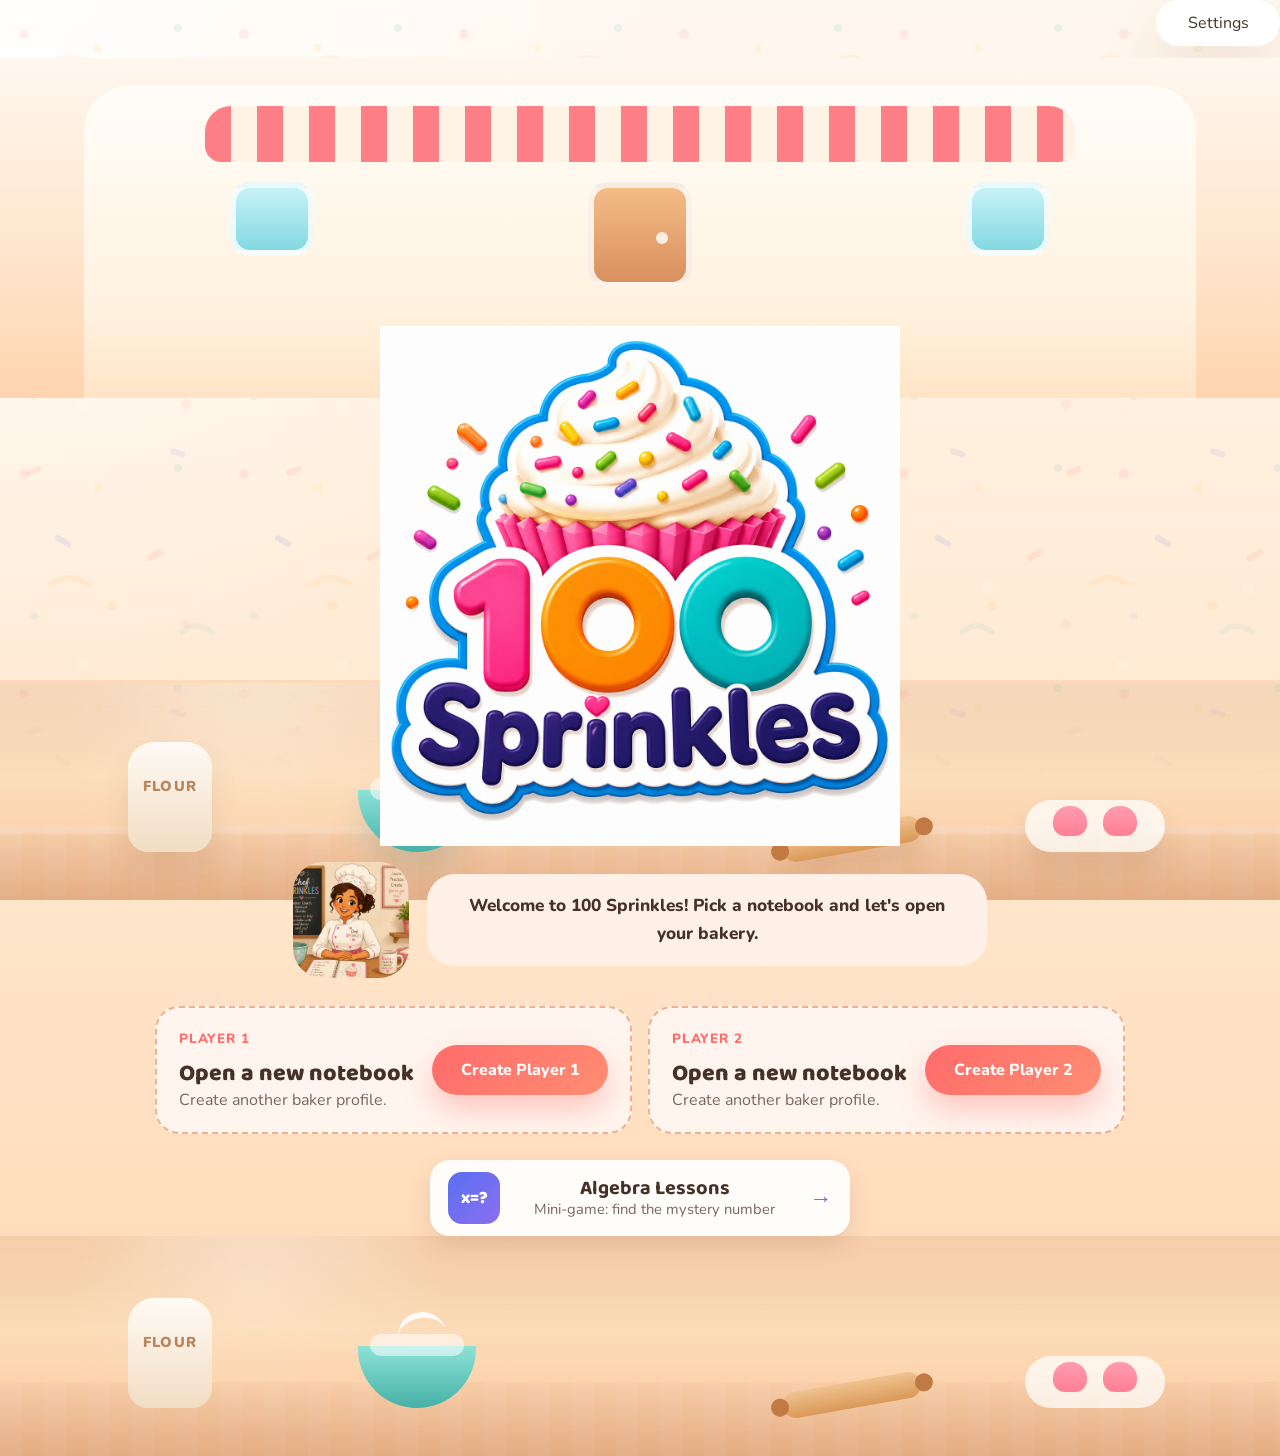
==== commit 74099ea0: "Add 4th-grade algebra and standalone Algebra Lessons mini-game Algebra now unlocks at SR 350 with fo" ====
--- a/index.html
+++ b/index.html
@@ -10,13 +10,13 @@
       href="https://fonts.googleapis.com/css2?family=Baloo+2:wght@400;600;700;800&family=Nunito:wght@500;700;800&display=swap"
       rel="stylesheet"
     />
-    <link rel="stylesheet" href="./styles.css?v=20260517-161200" />
+    <link rel="stylesheet" href="./styles.css?v=20261017-160000" />
   </head>
   <body>
     <div class="app-shell">
       <main id="app"></main>
     </div>
 
-    <script type="module" src="./src/main.js?v=20260517-161200"></script>
+    <script type="module" src="./src/main.js?v=20261017-160000"></script>
   </body>
 </html>
--- a/styles.css
+++ b/styles.css
@@ -1621,13 +1621,13 @@
 }
 
 .choice-button.correct {
-  background: linear-gradient(135deg, rgba(255, 182, 193, 0.9), rgba(255, 232, 196, 0.92));
-  color: var(--ink);
+  background: linear-gradient(135deg, #ff8a7d, #ff6b6b);
+  color: #ffffff;
 }
 
 .choice-button.wrong {
-  background: rgba(216, 87, 87, 0.18);
-  color: var(--danger);
+  background: linear-gradient(135deg, #e46a6a, #d85757);
+  color: #ffffff;
 }
 
 .regular-answer-grid {
@@ -1694,7 +1694,7 @@
 }
 
 .regular-answer-button {
-  min-height: 80px;
+  min-height: 64px;
   padding: 12px 16px;
   border: 2px solid rgba(255, 255, 255, 0.55);
   box-shadow: none;
@@ -1702,7 +1702,8 @@
 
 .regular-answer-number {
   font-family: "Baloo 2", cursive;
-  font-size: 1.65rem;
+  font-size: 1.5rem;
+  font-weight: 800;
   line-height: 1;
 }
 
@@ -2864,10 +2865,12 @@
 
 
 .story-problem-copy {
-  margin: 0 0 10px;
-  font-size: 1.28rem;
-  line-height: 1.55;
-  color: #5a463c;
+  margin: 0;
+  padding: 24px 0;
+  font-size: 1.4rem;
+  font-weight: 800;
+  line-height: 1.5;
+  color: #2d1b00;
 }
 
 .question-card.stage-panel {
@@ -2875,13 +2878,37 @@
   isolation: isolate;
 }
 
+.question-card.stage-panel::after {
+  display: none;
+}
+
 .active-question-card {
   display: flex;
   flex: 1 1 auto;
   flex-direction: column;
-  justify-content: flex-start;
+  justify-content: space-between;
   min-height: 0;
-  padding: 16px;
+  padding: 14px;
+}
+
+.story-question-flow {
+  display: flex;
+  flex: 1 1 auto;
+  min-height: 0;
+  flex-direction: column;
+  justify-content: space-between;
+  gap: 14px;
+}
+
+.story-question-content {
+  display: grid;
+  gap: 14px;
+}
+
+.story-answer-block {
+  display: grid;
+  gap: 12px;
+  margin-top: auto;
 }
 
 .stage-panel::after {
@@ -2894,7 +2921,7 @@
 .story-scene-card {
   display: grid;
   gap: 12px;
-  margin-bottom: 14px;
+  margin-bottom: 0;
   padding: 14px;
   border-radius: 22px;
   background: linear-gradient(180deg, rgba(255, 248, 242, 0.98), rgba(255, 241, 231, 0.98));
@@ -3622,12 +3649,11 @@
   margin: 0 auto;
 }
 
-.story-ticket-card,
-.story-coach-card {
-  display: grid;
-  gap: 12px;
-  margin-bottom: 14px;
-  padding: 14px 16px;
+.story-ticket-card {
+  display: grid;
+  gap: 8px;
+  margin-bottom: 0;
+  padding: 10px 12px;
   border-radius: 22px;
   background: linear-gradient(180deg, rgba(255, 251, 245, 0.96), rgba(255, 240, 228, 0.96));
   border: 1px solid rgba(232, 213, 192, 0.92);
@@ -3636,6 +3662,15 @@
 
 .story-coach-details {
   gap: 0;
+  margin: 0;
+}
+
+.story-coach-card {
+  border: 0;
+  background: transparent;
+  box-shadow: none;
+  padding: 0;
+  margin: 0;
 }
 
 .story-coach-summary {
@@ -3649,6 +3684,17 @@
 
 .story-coach-summary::-webkit-details-marker {
   display: none;
+}
+
+.story-coach-link {
+  display: inline-flex;
+  align-items: center;
+  gap: 8px;
+}
+
+.story-coach-link-icon {
+  font-size: 1rem;
+  line-height: 1;
 }
 
 .story-coach-toggle {
@@ -3677,18 +3723,17 @@
 .story-ticket-row {
   display: flex;
   flex-wrap: wrap;
-  gap: 10px;
-  margin-bottom: 10px;
+  gap: 8px;
 }
 
 .story-ticket-pill {
   display: inline-flex;
   align-items: center;
-  padding: 8px 12px;
+  padding: 6px 10px;
   border-radius: 999px;
   background: rgba(255, 209, 102, 0.2);
   color: #6e4f0f;
-  font-size: 0.8rem;
+  font-size: 0.75rem;
   font-weight: 900;
   text-transform: uppercase;
   letter-spacing: 0.04em;
@@ -3699,20 +3744,21 @@
   color: #a64a4a;
 }
 
-.story-ticket-grid {
-  display: grid;
-  gap: 12px;
-  grid-template-columns: repeat(2, minmax(0, 1fr));
-}
-
-.story-ticket-grid strong {
-  display: block;
-  margin-top: 6px;
+.story-ticket-inline-row {
+  display: flex;
+  align-items: center;
+}
+
+.story-ticket-inline {
+  display: inline-flex;
+  flex-wrap: wrap;
+  align-items: center;
+  gap: 10px;
   font-size: 1rem;
   line-height: 1.25;
-}
-
-.story-ticket-label,
+  color: #4a3429;
+}
+
 .story-coach-label {
   font-size: 0.76rem;
   font-weight: 900;
@@ -3721,14 +3767,20 @@
   color: rgba(69, 49, 39, 0.62);
 }
 
+.story-ticket-inline-dot {
+  color: rgba(69, 49, 39, 0.45);
+}
+
 .question-secondary-chip {
   display: inline-flex;
-  margin-bottom: 14px;
-  padding: 10px 16px;
+  justify-self: center;
+  padding: 10px 18px;
   border-radius: 999px;
   background: rgba(255, 255, 255, 0.88);
   font-family: "Baloo 2", cursive;
-  font-size: 1.2rem;
+  font-size: 1.75rem;
+  font-weight: 900;
+  color: #3e2a20;
   box-shadow: 0 12px 22px rgba(117, 74, 41, 0.08);
 }
 
@@ -3739,12 +3791,18 @@
   line-height: 1.4;
 }
 
-.story-coach-details p {
+.story-coach-expanded {
+  display: grid;
+  gap: 12px;
   margin-top: 10px;
+  padding: 12px 14px;
+  border-radius: 18px;
+  background: linear-gradient(180deg, rgba(255, 247, 238, 0.98), rgba(255, 239, 228, 0.98));
+  border: 1px solid rgba(232, 213, 192, 0.92);
 }
 
 .story-coach-subdetails {
-  margin-top: 12px;
+  margin-top: 0;
   padding-top: 12px;
   border-top: 1px solid rgba(232, 213, 192, 0.92);
 }
@@ -3767,10 +3825,8 @@
     padding: 14px;
   }
 
-  .story-ticket-card,
-  .story-coach-card {
-    margin-bottom: 10px;
-    padding: 12px 14px;
+  .story-ticket-card {
+    padding: 10px 12px;
   }
 
   .regular-answer-grid {
@@ -3778,7 +3834,8 @@
   }
 
   .story-problem-copy {
-    font-size: 1.18rem;
+    font-size: 1.28rem;
+    padding: 18px 0;
   }
 
   .open-answer-row {
@@ -3795,22 +3852,20 @@
     padding: 12px;
   }
 
-  .story-ticket-card,
-  .story-coach-card {
-    margin-bottom: 8px;
-    padding: 10px 12px;
+  .story-ticket-card {
+    padding: 9px 10px;
   }
 
   .story-problem-copy {
-    margin-bottom: 8px;
+    padding: 14px 0;
   }
 
   .regular-answer-button {
-    min-height: 74px;
+    min-height: 64px;
   }
 
   .regular-answer-number {
-    font-size: 1.5rem;
+    font-size: 1.4rem;
   }
 
   .open-answer-input,
@@ -3963,59 +4018,32 @@
   }
 }
 
-.choice-button.answer-color-0,
-.choice-button.answer-color-1,
-.choice-button.answer-color-2,
-.choice-button.answer-color-3 {
+.regular-answer-button {
   color: #ffffff;
   border-width: 0;
-  text-shadow: 0 1px 2px rgba(0, 0, 0, 0.16);
+  background: linear-gradient(135deg, #ff7e73, #ff6b6b);
+  text-shadow: none;
   transition: transform 140ms ease, filter 140ms ease, box-shadow 140ms ease, opacity 140ms ease;
 }
 
-.choice-button.answer-color-0 {
-  background: linear-gradient(135deg, #ff8a7d, #ff6b6b);
-}
-
-.choice-button.answer-color-1 {
-  background: linear-gradient(135deg, #ffc86b, #ffb347);
-}
-
-.choice-button.answer-color-2 {
-  background: linear-gradient(135deg, #67ddd5, #4ecdc4);
-}
-
-.choice-button.answer-color-3 {
-  background: linear-gradient(135deg, #b59cff, #a78bfa);
-}
-
-.choice-button.answer-color-0:hover,
-.choice-button.answer-color-1:hover,
-.choice-button.answer-color-2:hover,
-.choice-button.answer-color-3:hover,
-.choice-button.answer-color-0:active,
-.choice-button.answer-color-1:active,
-.choice-button.answer-color-2:active,
-.choice-button.answer-color-3:active {
+.regular-answer-button:hover,
+.regular-answer-button:active {
   filter: brightness(1.1) saturate(1.06);
   transform: translateY(-1px) scale(1.01);
 }
 
-.choice-button.answer-color-0:active,
-.choice-button.answer-color-1:active,
-.choice-button.answer-color-2:active,
-.choice-button.answer-color-3:active {
+.regular-answer-button:active {
   box-shadow: none;
 }
 
 .choice-button.correct {
-  background: linear-gradient(135deg, #6fd38e, #3ca770) !important;
+  background: linear-gradient(135deg, #ff8a7d, #ff6b6b) !important;
   color: #ffffff !important;
   box-shadow: none !important;
 }
 
 .choice-button.wrong {
-  background: linear-gradient(135deg, #ff9a9a, #d85757) !important;
+  background: linear-gradient(135deg, #e46a6a, #d85757) !important;
   color: #ffffff !important;
   box-shadow: none !important;
 }
@@ -4068,22 +4096,22 @@
 .story-ticket-stage {
   display: inline-flex;
   align-items: center;
-  gap: 10px;
+  gap: 8px;
 }
 
 .story-ticket-stage-art {
   display: inline-flex;
-  width: 38px;
-  height: 38px;
-  padding: 3px;
-  border-radius: 12px;
+  width: 28px;
+  height: 28px;
+  padding: 2px;
+  border-radius: 10px;
   background: rgba(255, 255, 255, 0.92);
-  box-shadow: 0 10px 18px rgba(117, 74, 41, 0.1);
+  box-shadow: 0 8px 14px rgba(117, 74, 41, 0.08);
 }
 
 .stage-art-image-ticket {
   aspect-ratio: 1 / 1;
-  border-radius: 10px;
+  border-radius: 8px;
   object-fit: cover;
 }
 
@@ -4583,3 +4611,338 @@
     flex-direction: column;
   }
 }
+
+/* Mystery jar algebra mini-game */
+.algebra-game {
+  position: relative;
+  display: grid;
+  gap: 14px;
+  padding: 16px;
+  border-radius: var(--radius-lg);
+  background: rgba(255, 255, 255, 0.85);
+  box-shadow: 0 10px 24px rgba(117, 74, 41, 0.12);
+}
+
+.algebra-game-head {
+  display: flex;
+  align-items: center;
+  justify-content: space-between;
+  gap: 12px;
+}
+
+.algebra-game-tip {
+  margin: 0;
+  font-weight: 700;
+  color: var(--muted);
+}
+
+.algebra-reset-button {
+  padding: 6px 14px;
+  font-size: 0.9rem;
+  box-shadow: none;
+  border: 2px solid #e8d5c0;
+  flex-shrink: 0;
+}
+
+.algebra-equation {
+  display: flex;
+  flex-wrap: wrap;
+  align-items: center;
+  justify-content: center;
+  gap: 12px;
+  font-family: "Baloo 2", cursive;
+  font-size: 28px;
+  font-weight: 800;
+  color: var(--ink);
+}
+
+.algebra-side {
+  display: flex;
+  align-items: center;
+  justify-content: center;
+  gap: 8px;
+  min-width: 120px;
+  min-height: 72px;
+  padding: 12px;
+  border-radius: 12px;
+  border: 2px dashed transparent;
+  background: #fff8f0;
+  cursor: pointer;
+  transition: border-color 200ms ease, background 200ms ease;
+}
+
+.algebra-side:hover,
+.algebra-side.drop-target {
+  border-color: rgba(255, 107, 107, 0.45);
+}
+
+.algebra-side.drop-target {
+  background: #fff0ee;
+}
+
+.algebra-side.just-moved > :last-child {
+  animation: algebra-slide-in 0.2s ease-out;
+}
+
+@keyframes algebra-slide-in {
+  from {
+    opacity: 0;
+    transform: translateX(-12px);
+  }
+  to {
+    opacity: 1;
+    transform: translateX(0);
+  }
+}
+
+.algebra-term-button {
+  min-width: 48px;
+  min-height: 48px;
+  padding: 8px 16px;
+  border-radius: 8px;
+  background: transparent;
+  border: 2px solid #e8d5c0;
+  font: inherit;
+  color: inherit;
+  cursor: pointer;
+  transition: transform 200ms ease, border-color 200ms ease, background 200ms ease;
+}
+
+.algebra-term-button.selected {
+  border-color: var(--accent);
+  background: #fff0ee;
+  transform: scale(1.05);
+  box-shadow: 0 0 0 3px rgba(255, 107, 107, 0.25);
+}
+
+.algebra-term-button:disabled {
+  cursor: default;
+  border-color: transparent;
+  opacity: 1;
+}
+
+.algebra-variable,
+.algebra-operator,
+.algebra-zero {
+  user-select: none;
+}
+
+.algebra-zero {
+  color: var(--muted);
+}
+
+.algebra-equals {
+  font-size: 28px;
+  color: var(--muted);
+  padding: 0 8px;
+  user-select: none;
+}
+
+.algebra-steps {
+  margin: 4px 0 0;
+  padding: 0;
+  list-style: none;
+  font-size: 14px;
+  color: var(--muted);
+  display: grid;
+  gap: 4px;
+}
+
+.algebra-steps li.auto {
+  font-style: italic;
+}
+
+.algebra-confirm-button {
+  width: 100%;
+  font-size: 1.15rem;
+}
+
+@media (max-width: 480px) {
+  .algebra-equation {
+    flex-wrap: nowrap;
+    gap: 6px;
+  }
+
+  .algebra-side {
+    min-width: 0;
+    padding: 8px;
+    gap: 6px;
+  }
+
+  .algebra-term-button {
+    padding: 8px 10px;
+  }
+
+  .algebra-equals {
+    padding: 0 2px;
+  }
+}
+
+/* Main-page link to the Algebra Lessons mini-game */
+.title-algebra-link {
+  position: relative;
+  z-index: 2;
+  display: flex;
+  align-items: center;
+  gap: 14px;
+  width: min(420px, calc(100% - 32px));
+  margin: 4px auto 0;
+  padding: 12px 18px;
+  border-radius: var(--radius-lg);
+  background: rgba(255, 255, 255, 0.92);
+  color: var(--ink);
+  text-decoration: none;
+  box-shadow: 0 10px 24px rgba(117, 74, 41, 0.14);
+  transition: transform 180ms ease;
+}
+
+.title-algebra-link:hover {
+  transform: translateY(-2px);
+}
+
+.title-algebra-link:focus-visible {
+  outline: 3px solid rgba(90, 111, 240, 0.32);
+  outline-offset: 3px;
+}
+
+.title-algebra-icon {
+  display: grid;
+  place-items: center;
+  flex-shrink: 0;
+  width: 52px;
+  height: 52px;
+  border-radius: 14px;
+  background: linear-gradient(135deg, var(--accent-4), #8a6ff0);
+  color: #fff;
+  font-family: "Baloo 2", cursive;
+  font-weight: 800;
+  font-size: 1.1rem;
+}
+
+.title-algebra-copy {
+  display: grid;
+  flex: 1;
+}
+
+.title-algebra-copy strong {
+  font-family: "Baloo 2", cursive;
+  font-size: 1.25rem;
+  line-height: 1.1;
+}
+
+.title-algebra-copy span {
+  color: var(--muted);
+  font-size: 0.92rem;
+}
+
+.title-algebra-arrow {
+  font-size: 1.4rem;
+  font-weight: 800;
+  color: var(--accent-4);
+}
+
+/* Algebra Lessons standalone page */
+.algebra-lesson-tabs {
+  display: grid;
+  grid-template-columns: repeat(auto-fit, minmax(150px, 1fr));
+  gap: 10px;
+}
+
+.algebra-lesson-tab {
+  display: grid;
+  gap: 2px;
+  justify-items: start;
+  text-align: left;
+  padding: 12px 14px;
+  border-radius: var(--radius-md);
+  border: 2px solid #e8d5c0;
+  background: rgba(255, 255, 255, 0.9);
+  color: var(--ink);
+  font: inherit;
+  cursor: pointer;
+  transition: transform 180ms ease, border-color 180ms ease, background 180ms ease;
+}
+
+.algebra-lesson-tab:hover {
+  transform: translateY(-2px);
+}
+
+.algebra-lesson-tab.active {
+  border-color: var(--accent);
+  background: #fff0ee;
+}
+
+.algebra-lesson-tab strong {
+  font-family: "Baloo 2", cursive;
+  font-size: 1.05rem;
+  line-height: 1.15;
+}
+
+.algebra-lesson-number,
+.algebra-lesson-count {
+  font-size: 0.78rem;
+  font-weight: 800;
+  color: var(--muted);
+}
+
+.algebra-lesson-form {
+  font-family: "Baloo 2", cursive;
+  font-weight: 700;
+  color: var(--accent-4);
+}
+
+.algebra-lesson-card {
+  display: grid;
+  grid-template-columns: 1fr auto;
+  gap: 16px;
+  align-items: center;
+}
+
+.algebra-lesson-card h3 {
+  margin: 2px 0 4px;
+}
+
+.algebra-lesson-card p {
+  margin: 0;
+}
+
+.algebra-example {
+  margin: 0;
+  padding: 12px 18px;
+  list-style: none;
+  border-radius: 12px;
+  background: #fff8f0;
+  font-family: "Baloo 2", cursive;
+  font-size: 1.2rem;
+  font-weight: 700;
+  display: grid;
+  gap: 2px;
+}
+
+.algebra-example li:last-child {
+  color: var(--success);
+}
+
+.algebra-practice-card {
+  display: grid;
+  gap: 10px;
+}
+
+.algebra-practice-card .story-problem-copy {
+  margin: 0;
+}
+
+.algebra-home-link {
+  text-decoration: none;
+  text-align: center;
+}
+
+@media (max-width: 560px) {
+  .algebra-lesson-tabs {
+    grid-template-columns: 1fr 1fr;
+  }
+
+  .algebra-lesson-card {
+    grid-template-columns: 1fr;
+  }
+}
